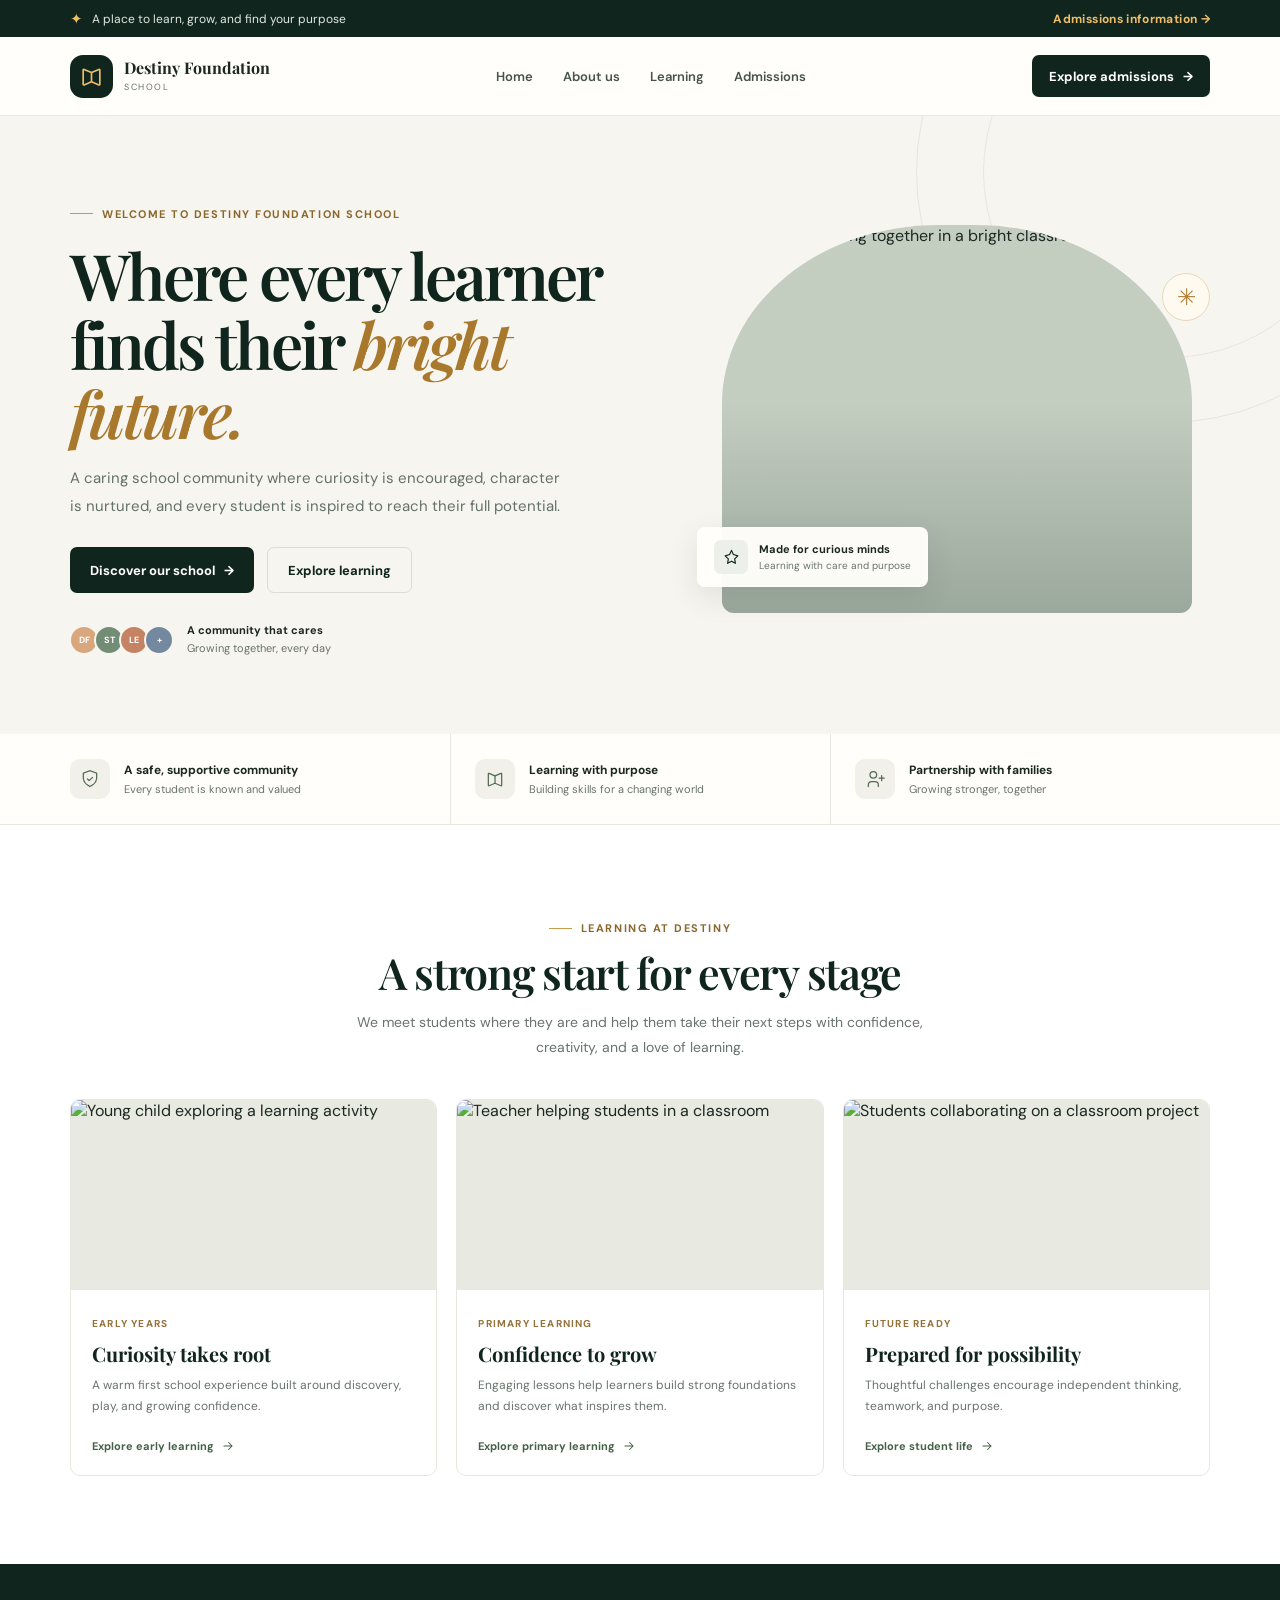
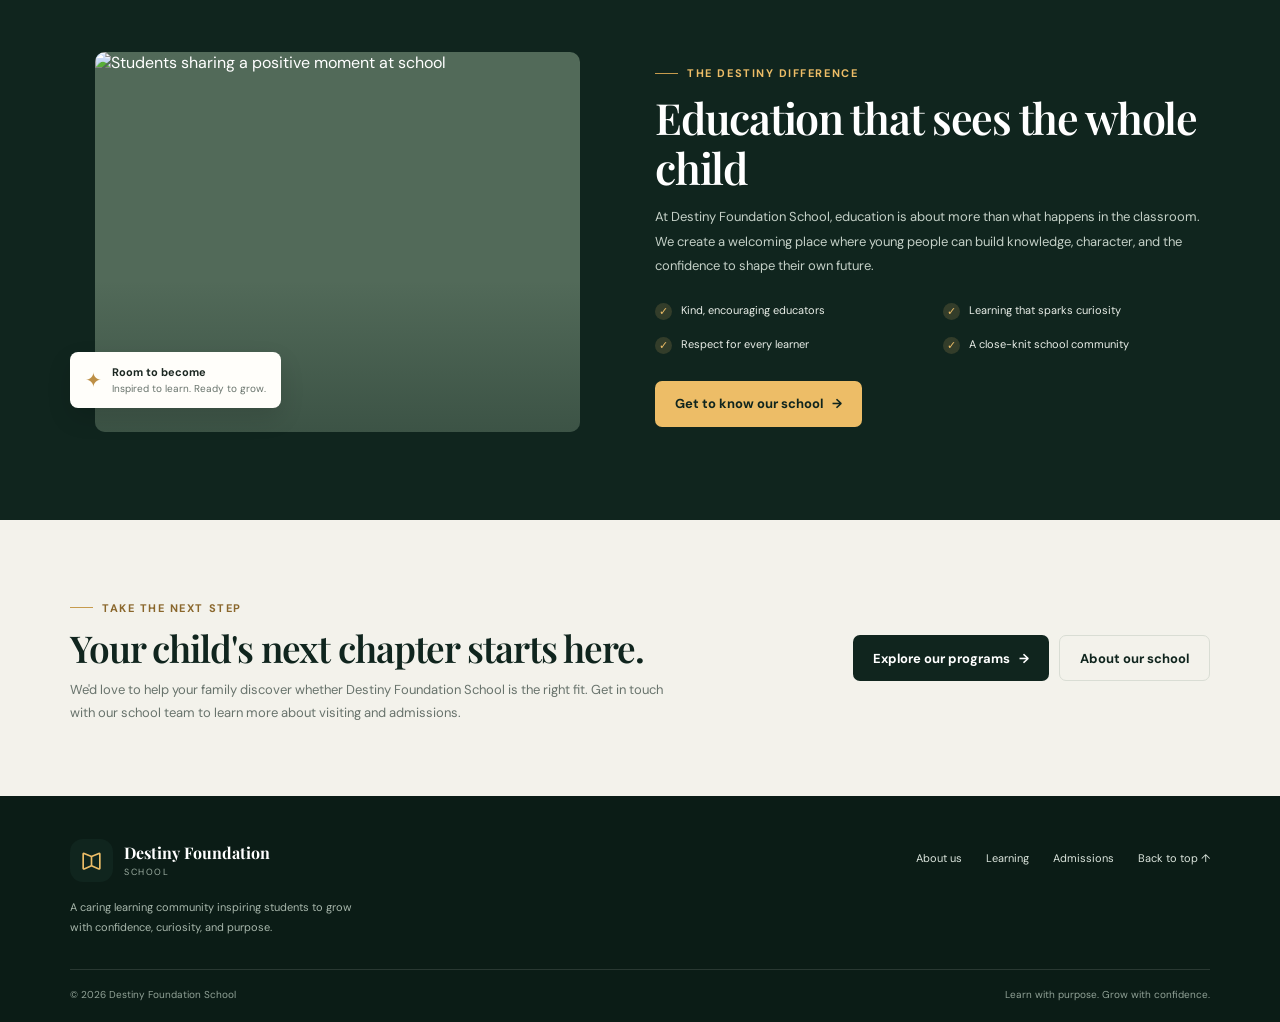
==== index.html @ 0e6f2658 "My first new website" ====
<!DOCTYPE html>
<html lang="en">
<head>
    <meta charset="UTF-8">
    <meta name="viewport" content="width=device-width, initial-scale=1.0">
    <meta name="theme-color" content="#10251e">
    <meta name="description" content="Discover Destiny Foundation School — a caring learning community helping every student grow with confidence, curiosity, and purpose.">
    <title>Destiny Foundation School | Learn with purpose</title>
    <link rel="preconnect" href="https://fonts.googleapis.com">
    <link rel="preconnect" href="https://fonts.gstatic.com" crossorigin>
    <link href="https://fonts.googleapis.com/css2?family=DM+Sans:wght@400;500;600;700&family=Playfair+Display:wght@600;700&display=swap" rel="stylesheet">
    <style>
        :root {
            color-scheme: light;
            --forest: #10251e;
            --forest-soft: #1b382d;
            --cream: #f7f5ef;
            --paper: #fffefa;
            --gold: #edbd67;
            --ink: #1b2721;
            --muted: #68736c;
            --line: #e8e7df;
            --serif: "Playfair Display", Georgia, serif;
            --sans: "DM Sans", Arial, sans-serif;
        }

        * { box-sizing: border-box; }
        html { scroll-behavior: smooth; scroll-padding-top: 88px; }
        body { margin: 0; color: var(--ink); background: var(--paper); font-family: var(--sans); -webkit-font-smoothing: antialiased; }
        a { color: inherit; text-decoration: none; }
        button { font: inherit; }
        .wrap { width: min(1140px, calc(100% - 48px)); margin-inline: auto; }

        .topbar { background: var(--forest); color: #e2e9e2; font-size: 12px; }
        .topbar-inner { min-height: 37px; display: flex; align-items: center; justify-content: space-between; gap: 16px; }
        .topbar-note { display: flex; align-items: center; gap: 9px; }
        .topbar-note span { color: var(--gold); font-size: 15px; }
        .topbar-link { color: var(--gold); font-weight: 700; letter-spacing: .03em; }

        .site-header { position: sticky; top: 0; z-index: 10; background: rgba(255, 254, 250, .96); border-bottom: 1px solid rgba(232, 231, 223, .85); backdrop-filter: blur(12px); }
        .nav-inner { min-height: 78px; display: flex; align-items: center; justify-content: space-between; gap: 30px; }
        .brand { display: inline-flex; align-items: center; gap: 11px; flex-shrink: 0; }
        .brand-mark { width: 43px; height: 43px; display: grid; place-items: center; background: var(--forest); border-radius: 13px; color: var(--gold); }
        .brand-mark svg { width: 25px; height: 25px; }
        .brand-name { display: block; font-family: var(--serif); font-size: 16px; line-height: 1.1; font-weight: 700; }
        .brand-subtitle { display: block; margin-top: 5px; color: var(--muted); font-size: 9px; letter-spacing: .17em; text-transform: uppercase; }
        .nav-links { display: flex; align-items: center; gap: 30px; }
        .nav-links a { color: #46534b; font-size: 13px; font-weight: 600; transition: color .2s ease; }
        .nav-links a:hover { color: #a9721e; }
        .nav-cta, .button { display: inline-flex; align-items: center; justify-content: center; gap: 9px; min-height: 46px; padding: 0 20px; border: 0; border-radius: 7px; background: var(--forest); color: #fff; font-size: 13px; font-weight: 700; transition: transform .2s ease, background .2s ease; }
        .nav-cta:hover, .button:hover { transform: translateY(-2px); background: #244535; }
        .nav-cta { min-height: 42px; padding-inline: 17px; }
        .menu-toggle { display: none; width: 42px; height: 42px; border: 1px solid var(--line); border-radius: 7px; background: transparent; color: var(--forest); cursor: pointer; }
        .menu-toggle svg { width: 21px; height: 21px; }

        .hero { position: relative; overflow: hidden; padding: 82px 0 76px; background: var(--cream); }
        .hero::before { position: absolute; top: -195px; right: -138px; width: 500px; height: 500px; border: 1px solid rgba(16, 37, 30, .08); border-radius: 50%; content: ""; }
        .hero::after { position: absolute; top: -130px; right: -75px; width: 370px; height: 370px; border: 1px solid rgba(16, 37, 30, .07); border-radius: 50%; content: ""; }
        .hero-grid { position: relative; z-index: 1; display: grid; grid-template-columns: 1fr .91fr; align-items: center; gap: 64px; }
        .eyebrow { display: inline-flex; align-items: center; gap: 9px; color: #8a672c; font-size: 11px; font-weight: 700; letter-spacing: .14em; text-transform: uppercase; }
        .eyebrow::before { width: 23px; height: 1px; background: #c69b4d; content: ""; }
        h1, h2, h3, p { margin-top: 0; }
        h1 { max-width: 580px; margin: 19px 0 18px; color: var(--forest); font-family: var(--serif); font-size: clamp(42px, 5vw, 66px); font-weight: 600; letter-spacing: -.045em; line-height: 1.08; }
        h1 em { color: #a8792d; font-weight: 600; }
        .hero-copy { max-width: 490px; margin-bottom: 27px; color: #647169; font-size: 15px; line-height: 1.85; }
        .hero-actions { display: flex; flex-wrap: wrap; align-items: center; gap: 13px; }
        .button svg { width: 16px; height: 16px; }
        .button-outline { border: 1px solid #d9ddd4; background: transparent; color: var(--forest); }
        .button-outline:hover { background: #fff; color: var(--forest); }
        .hero-proof { display: flex; align-items: center; gap: 13px; margin-top: 29px; }
        .avatar-stack { display: flex; padding-left: 4px; }
        .avatar-stack span { width: 30px; height: 30px; display: grid; place-items: center; margin-left: -5px; border: 2px solid var(--cream); border-radius: 50%; background: #d9a77d; color: #fff; font-size: 9px; font-weight: 700; }
        .avatar-stack span:nth-child(2) { background: #738c75; }
        .avatar-stack span:nth-child(3) { background: #c58363; }
        .avatar-stack span:nth-child(4) { background: #7489a0; }
        .proof-text { color: var(--muted); font-size: 11px; line-height: 1.6; }
        .proof-text strong { color: var(--ink); }
        .hero-visual { position: relative; min-height: 405px; }
        .hero-image { position: absolute; inset: 0 18px 17px 25px; overflow: hidden; border-radius: 46% 46% 12px 12px; background: #c7d1c4; }
        .hero-image img { width: 100%; height: 100%; display: block; object-fit: cover; object-position: center; }
        .image-tint { position: absolute; inset: 0; background: linear-gradient(180deg, rgba(16, 37, 30, .02) 45%, rgba(16, 37, 30, .24)); }
        .photo-note { position: absolute; bottom: 43px; left: 0; display: flex; align-items: center; gap: 11px; padding: 12px 16px; border: 1px solid rgba(255, 255, 255, .7); border-radius: 8px; background: rgba(255, 254, 250, .96); box-shadow: 0 10px 30px rgba(26, 40, 30, .1); }
        .note-icon { width: 34px; height: 34px; display: grid; place-items: center; border-radius: 7px; background: #edf0e8; color: var(--forest); }
        .note-icon svg { width: 19px; height: 19px; }
        .photo-note strong, .photo-note small { display: block; }
        .photo-note strong { font-size: 11px; }
        .photo-note small { margin-top: 3px; color: var(--muted); font-size: 10px; }
        .hero-spark { position: absolute; top: 48px; right: 0; width: 48px; height: 48px; display: grid; place-items: center; border: 1px solid #e7d9b8; border-radius: 50%; background: #fffaf0; color: #af8038; font-size: 23px; }

        .values-strip { border-bottom: 1px solid var(--line); background: var(--paper); }
        .values-grid { display: grid; grid-template-columns: repeat(3, 1fr); }
        .value-item { display: flex; align-items: center; gap: 14px; padding: 25px 24px; }
        .value-item:first-child { padding-left: 0; }
        .value-item + .value-item { border-left: 1px solid var(--line); }
        .value-icon { width: 40px; height: 40px; display: grid; flex-shrink: 0; place-items: center; border-radius: 10px; background: #f1f1e9; color: #536b52; }
        .value-icon svg { width: 20px; height: 20px; }
        .value-item strong { display: block; font-size: 12px; }
        .value-item small { display: block; margin-top: 4px; color: var(--muted); font-size: 11px; }

        .section { padding: 88px 0; }
        .section-heading { max-width: 620px; margin: 0 auto 39px; text-align: center; }
        .section-heading .eyebrow { justify-content: center; }
        h2 { margin: 13px 0 12px; color: var(--forest); font-family: var(--serif); font-size: clamp(31px, 3.7vw, 43px); font-weight: 600; letter-spacing: -.03em; line-height: 1.16; }
        .section-heading p { margin-bottom: 0; color: var(--muted); font-size: 14px; line-height: 1.8; }
        .programs { background: #fff; }
        .program-grid { display: grid; grid-template-columns: repeat(3, 1fr); gap: 19px; }
        .program-card { overflow: hidden; border: 1px solid var(--line); border-radius: 10px; background: #fff; transition: transform .2s ease, box-shadow .2s ease; }
        .program-card:hover { transform: translateY(-4px); box-shadow: 0 16px 35px rgba(16, 37, 30, .08); }
        .program-photo { height: 190px; overflow: hidden; background: #e8e9e1; }
        .program-photo img { width: 100%; height: 100%; display: block; object-fit: cover; transition: transform .3s ease; }
        .program-card:hover .program-photo img { transform: scale(1.04); }
        .program-body { padding: 21px 21px 20px; }
        .program-level { color: #95713b; font-size: 10px; font-weight: 700; letter-spacing: .12em; text-transform: uppercase; }
        .program-body h3 { margin: 8px 0 8px; color: var(--forest); font-family: var(--serif); font-size: 20px; }
        .program-body p { min-height: 43px; margin-bottom: 16px; color: var(--muted); font-size: 12px; line-height: 1.75; }
        .text-link { display: inline-flex; align-items: center; gap: 7px; color: #456147; font-size: 11px; font-weight: 700; }
        .text-link svg { width: 14px; height: 14px; transition: transform .2s ease; }
        .text-link:hover svg { transform: translateX(3px); }

        .about { overflow: hidden; background: var(--forest); color: #fff; }
        .about-grid { display: grid; grid-template-columns: .92fr 1fr; align-items: center; gap: 75px; }
        .about-visual { position: relative; min-height: 380px; }
        .about-photo { position: absolute; inset: 0 0 0 25px; overflow: hidden; border-radius: 10px; background: #526a59; }
        .about-photo img { width: 100%; height: 100%; display: block; object-fit: cover; }
        .about-photo::after { position: absolute; inset: 0; background: linear-gradient(180deg, transparent 60%, rgba(16, 37, 30, .33)); content: ""; }
        .about-badge { position: absolute; bottom: 24px; left: 0; display: flex; align-items: center; gap: 10px; padding: 13px 15px; border-radius: 8px; background: #fffefa; color: var(--ink); box-shadow: 0 10px 25px rgba(0, 0, 0, .12); }
        .badge-star { color: #bd8f45; font-size: 20px; }
        .about-badge strong, .about-badge small { display: block; }
        .about-badge strong { font-size: 11px; }
        .about-badge small { margin-top: 3px; color: var(--muted); font-size: 10px; }
        .about-copy .eyebrow { color: var(--gold); }
        .about-copy h2 { color: #fff; }
        .about-copy > p { margin: 0 0 23px; color: #c4d0c7; font-size: 13px; line-height: 1.9; }
        .about-points { display: grid; grid-template-columns: 1fr 1fr; gap: 16px 21px; margin-bottom: 27px; }
        .about-point { display: flex; align-items: flex-start; gap: 9px; color: #e9eee8; font-size: 11px; line-height: 1.6; }
        .check { width: 17px; height: 17px; display: grid; flex-shrink: 0; place-items: center; margin-top: 1px; border-radius: 50%; background: rgba(237, 189, 103, .16); color: var(--gold); font-size: 11px; }
        .button-gold { background: var(--gold); color: var(--forest); }
        .button-gold:hover { background: #f4ca7f; color: var(--forest); }

        .admissions { padding: 72px 0; background: #f3f2eb; }
        .admissions-inner { display: flex; align-items: center; justify-content: space-between; gap: 35px; }
        .admissions-copy { max-width: 610px; }
        .admissions-copy h2 { margin: 12px 0 8px; font-size: clamp(29px, 3vw, 37px); }
        .admissions-copy p { margin: 0; color: var(--muted); font-size: 13px; line-height: 1.8; }
        .admissions-actions { display: flex; flex-shrink: 0; align-items: center; gap: 10px; }

        .footer { padding: 43px 0 21px; background: #0b1c16; color: #dce5dd; }
        .footer-main { display: flex; align-items: flex-start; justify-content: space-between; gap: 35px; padding-bottom: 31px; }
        .footer .brand-name { color: #fff; }
        .footer .brand-subtitle { color: #9daea2; }
        .footer-about { max-width: 300px; margin: 16px 0 0; color: #a8b7ac; font-size: 11px; line-height: 1.8; }
        .footer-nav { display: flex; flex-wrap: wrap; gap: 24px; padding-top: 12px; }
        .footer-nav a { color: #dce5dd; font-size: 11px; }
        .footer-nav a:hover { color: var(--gold); }
        .footer-bottom { display: flex; justify-content: space-between; gap: 20px; padding-top: 18px; border-top: 1px solid rgba(255, 255, 255, .12); color: #91a297; font-size: 10px; }

        @media (max-width: 900px) {
            .nav-links { gap: 17px; }
            .hero-grid { gap: 35px; }
            .hero-visual { min-height: 360px; }
            .about-grid { gap: 42px; }
            .about-visual { min-height: 350px; }
        }
        @media (max-width: 720px) {
            .wrap { width: min(100% - 36px, 540px); }
            .topbar-inner { min-height: 34px; font-size: 10px; }
            .nav-inner { min-height: 68px; }
            .menu-toggle { display: grid; place-items: center; }
            .nav-cta { display: none; }
            .nav-links { position: absolute; top: calc(100% + 1px); right: 0; left: 0; display: none; align-items: stretch; gap: 0; padding: 8px 18px 15px; border-bottom: 1px solid var(--line); background: var(--paper); }
            .nav-links.is-open { display: flex; flex-direction: column; }
            .nav-links a { padding: 12px 3px; }
            .hero { padding: 58px 0 54px; }
            .hero-grid { grid-template-columns: 1fr; gap: 37px; }
            h1 { max-width: 500px; font-size: clamp(42px, 11vw, 59px); }
            .hero-copy { font-size: 14px; }
            .hero-visual { min-height: min(82vw, 390px); }
            .hero-image { inset: 0 10px 12px 20px; }
            .hero-spark { right: -1px; }
            .values-grid { grid-template-columns: 1fr; padding-block: 7px; }
            .value-item, .value-item:first-child { padding: 13px 0; }
            .value-item + .value-item { border-top: 1px solid var(--line); border-left: 0; }
            .value-icon { width: 36px; height: 36px; }
            .section { padding: 67px 0; }
            .section-heading { margin-bottom: 28px; }
            .program-grid { grid-template-columns: 1fr; gap: 14px; }
            .program-photo { height: 220px; }
            .program-body p { min-height: 0; }
            .about-grid { grid-template-columns: 1fr; gap: 40px; }
            .about-visual { min-height: min(80vw, 365px); }
            .about-photo { left: 18px; }
            .about-points { gap: 13px 12px; }
            .admissions { padding: 57px 0; }
            .admissions-inner { align-items: flex-start; flex-direction: column; gap: 23px; }
            .footer-main { flex-direction: column; gap: 23px; }
            .footer-nav { gap: 17px; padding-top: 0; }
        }
        @media (max-width: 420px) {
            .wrap { width: calc(100% - 30px); }
            .topbar-note { gap: 6px; }
            .brand-mark { width: 39px; height: 39px; }
            .brand-name { font-size: 15px; }
            .hero-actions { align-items: stretch; flex-direction: column; }
            .hero-actions .button { width: 100%; }
            .about-points { grid-template-columns: 1fr; }
            .admissions-actions { align-items: stretch; flex-direction: column; width: 100%; }
            .admissions-actions .button { width: 100%; }
            .footer-bottom { flex-direction: column; gap: 7px; }
        }
        @media (prefers-reduced-motion: reduce) {
            *, *::before, *::after { scroll-behavior: auto !important; transition-duration: .01ms !important; animation-duration: .01ms !important; }
        }
    </style>
</head>
<body>
    <div class="topbar">
        <div class="wrap topbar-inner">
            <div class="topbar-note"><span aria-hidden="true">✦</span> A place to learn, grow, and find your purpose</div>
            <a class="topbar-link" href="#admissions">Admissions information <span aria-hidden="true">→</span></a>
        </div>
    </div>
    <header class="site-header">
        <div class="wrap nav-inner">
            <a class="brand" href="#home" aria-label="Destiny Foundation School home">
                <span class="brand-mark" aria-hidden="true">
                    <svg viewBox="0 0 24 24" fill="none"><path d="M4 19.5V5.8c0-.5.4-.8.9-.6l7.1 3 7.1-3c.5-.2.9.1.9.6v13.7c0 .5-.4.8-.9.6l-7.1-3-7.1 3c-.5.2-.9-.1-.9-.6Z" stroke="currentColor" stroke-width="1.6" stroke-linejoin="round"/><path d="M12 8.2v9.1" stroke="currentColor" stroke-width="1.6"/></svg>
                </span>
                <span><span class="brand-name">Destiny Foundation</span><span class="brand-subtitle">School</span></span>
            </a>
            <nav class="nav-links" id="main-navigation" aria-label="Main navigation">
                <a href="#home">Home</a>
                <a href="#about">About us</a>
                <a href="#programs">Learning</a>
                <a href="#admissions">Admissions</a>
            </nav>
            <a class="nav-cta" href="#admissions">Explore admissions <span aria-hidden="true">→</span></a>
            <button class="menu-toggle" type="button" aria-label="Open navigation menu" aria-expanded="false" aria-controls="main-navigation">
                <svg viewBox="0 0 24 24" fill="none" aria-hidden="true"><path d="M4 7h16M4 12h16M4 17h16" stroke="currentColor" stroke-width="1.8" stroke-linecap="round"/></svg>
            </button>
        </div>
    </header>

    <main>
        <section class="hero" id="home">
            <div class="wrap hero-grid">
                <div class="hero-content">
                    <span class="eyebrow">Welcome to Destiny Foundation School</span>
                    <h1>Where every learner finds their <em>bright future.</em></h1>
                    <p class="hero-copy">A caring school community where curiosity is encouraged, character is nurtured, and every student is inspired to reach their full potential.</p>
                    <div class="hero-actions">
                        <a class="button" href="#admissions">Discover our school <span aria-hidden="true">→</span></a>
                        <a class="button button-outline" href="#programs">Explore learning</a>
                    </div>
                    <div class="hero-proof">
                        <div class="avatar-stack" aria-hidden="true"><span>DF</span><span>ST</span><span>LE</span><span>+</span></div>
                        <div class="proof-text"><strong>A community that cares</strong><br>Growing together, every day</div>
                    </div>
                </div>
                <div class="hero-visual" aria-label="Students learning together">
                    <div class="hero-image">
                        <img src="https://images.unsplash.com/photo-1509062522246-3755977927d7?auto=format&amp;fit=crop&amp;w=1000&amp;q=85" alt="Students learning together in a bright classroom" fetchpriority="high">
                        <div class="image-tint"></div>
                    </div>
                    <div class="hero-spark" aria-hidden="true">✳</div>
                    <div class="photo-note">
                        <span class="note-icon" aria-hidden="true"><svg viewBox="0 0 24 24" fill="none"><path d="m12 3 2.4 5.2L20 10l-4 3.8.9 5.6-4.9-2.8-4.9 2.8.9-5.6L4 10l5.6-1.8L12 3Z" stroke="currentColor" stroke-width="1.5" stroke-linejoin="round"/></svg></span>
                        <span><strong>Made for curious minds</strong><small>Learning with care and purpose</small></span>
                    </div>
                </div>
            </div>
        </section>

        <section class="values-strip" aria-label="Our approach">
            <div class="wrap values-grid">
                <div class="value-item">
                    <span class="value-icon" aria-hidden="true"><svg viewBox="0 0 24 24" fill="none"><path d="M12 21s8-4 8-10V5l-8-3-8 3v6c0 6 8 10 8 10Z" stroke="currentColor" stroke-width="1.5"/><path d="m9 12 2 2 4-4" stroke="currentColor" stroke-width="1.5" stroke-linecap="round" stroke-linejoin="round"/></svg></span>
                    <span><strong>A safe, supportive community</strong><small>Every student is known and valued</small></span>
                </div>
                <div class="value-item">
                    <span class="value-icon" aria-hidden="true"><svg viewBox="0 0 24 24" fill="none"><path d="M4 19.5V5.8c0-.5.4-.8.9-.6l7.1 3 7.1-3c.5-.2.9.1.9.6v13.7c0 .5-.4.8-.9.6l-7.1-3-7.1 3c-.5.2-.9-.1-.9-.6Z" stroke="currentColor" stroke-width="1.5" stroke-linejoin="round"/><path d="M12 8.2v9.1" stroke="currentColor" stroke-width="1.5"/></svg></span>
                    <span><strong>Learning with purpose</strong><small>Building skills for a changing world</small></span>
                </div>
                <div class="value-item">
                    <span class="value-icon" aria-hidden="true"><svg viewBox="0 0 24 24" fill="none"><path d="M16 21v-2a4 4 0 0 0-4-4H8a4 4 0 0 0-4 4v2M10 11a4 4 0 1 0 0-8 4 4 0 0 0 0 8ZM20 8v6m3-3h-6" stroke="currentColor" stroke-width="1.5" stroke-linecap="round" stroke-linejoin="round"/></svg></span>
                    <span><strong>Partnership with families</strong><small>Growing stronger, together</small></span>
                </div>
            </div>
        </section>

        <section class="section programs" id="programs">
            <div class="wrap">
                <div class="section-heading">
                    <span class="eyebrow">Learning at Destiny</span>
                    <h2>A strong start for every stage</h2>
                    <p>We meet students where they are and help them take their next steps with confidence, creativity, and a love of learning.</p>
                </div>
                <div class="program-grid">
                    <article class="program-card">
                        <div class="program-photo"><img src="https://images.unsplash.com/photo-1503454537195-1dcabb73ffb9?auto=format&amp;fit=crop&amp;w=760&amp;q=80" alt="Young child exploring a learning activity" loading="lazy"></div>
                        <div class="program-body">
                            <span class="program-level">Early years</span>
                            <h3>Curiosity takes root</h3>
                            <p>A warm first school experience built around discovery, play, and growing confidence.</p>
                            <a class="text-link" href="#admissions">Explore early learning <svg viewBox="0 0 24 24" fill="none" aria-hidden="true"><path d="M5 12h14m-6-6 6 6-6 6" stroke="currentColor" stroke-width="1.8" stroke-linecap="round" stroke-linejoin="round"/></svg></a>
                        </div>
                    </article>
                    <article class="program-card">
                        <div class="program-photo"><img src="https://images.unsplash.com/photo-1509062522246-3755977927d7?auto=format&amp;fit=crop&amp;w=760&amp;q=80" alt="Teacher helping students in a classroom" loading="lazy"></div>
                        <div class="program-body">
                            <span class="program-level">Primary learning</span>
                            <h3>Confidence to grow</h3>
                            <p>Engaging lessons help learners build strong foundations and discover what inspires them.</p>
                            <a class="text-link" href="#admissions">Explore primary learning <svg viewBox="0 0 24 24" fill="none" aria-hidden="true"><path d="M5 12h14m-6-6 6 6-6 6" stroke="currentColor" stroke-width="1.8" stroke-linecap="round" stroke-linejoin="round"/></svg></a>
                        </div>
                    </article>
                    <article class="program-card">
                        <div class="program-photo"><img src="https://images.unsplash.com/photo-1427504494785-3a9ca7044f45?auto=format&amp;fit=crop&amp;w=760&amp;q=80" alt="Students collaborating on a classroom project" loading="lazy"></div>
                        <div class="program-body">
                            <span class="program-level">Future ready</span>
                            <h3>Prepared for possibility</h3>
                            <p>Thoughtful challenges encourage independent thinking, teamwork, and purpose.</p>
                            <a class="text-link" href="#admissions">Explore student life <svg viewBox="0 0 24 24" fill="none" aria-hidden="true"><path d="M5 12h14m-6-6 6 6-6 6" stroke="currentColor" stroke-width="1.8" stroke-linecap="round" stroke-linejoin="round"/></svg></a>
                        </div>
                    </article>
                </div>
            </div>
        </section>

        <section class="section about" id="about">
            <div class="wrap about-grid">
                <div class="about-visual">
                    <div class="about-photo"><img src="https://images.unsplash.com/photo-1529390079861-591de354faf5?auto=format&amp;fit=crop&amp;w=900&amp;q=80" alt="Students sharing a positive moment at school" loading="lazy"></div>
                    <div class="about-badge"><span class="badge-star" aria-hidden="true">✦</span><span><strong>Room to become</strong><small>Inspired to learn. Ready to grow.</small></span></div>
                </div>
                <div class="about-copy">
                    <span class="eyebrow">The Destiny difference</span>
                    <h2>Education that sees the whole child</h2>
                    <p>At Destiny Foundation School, education is about more than what happens in the classroom. We create a welcoming place where young people can build knowledge, character, and the confidence to shape their own future.</p>
                    <div class="about-points">
                        <div class="about-point"><span class="check" aria-hidden="true">✓</span><span>Kind, encouraging educators</span></div>
                        <div class="about-point"><span class="check" aria-hidden="true">✓</span><span>Learning that sparks curiosity</span></div>
                        <div class="about-point"><span class="check" aria-hidden="true">✓</span><span>Respect for every learner</span></div>
                        <div class="about-point"><span class="check" aria-hidden="true">✓</span><span>A close-knit school community</span></div>
                    </div>
                    <a class="button button-gold" href="#admissions">Get to know our school <span aria-hidden="true">→</span></a>
                </div>
            </div>
        </section>

        <section class="admissions" id="admissions">
            <div class="wrap admissions-inner">
                <div class="admissions-copy">
                    <span class="eyebrow">Take the next step</span>
                    <h2>Your child's next chapter starts here.</h2>
                    <p>We'd love to help your family discover whether Destiny Foundation School is the right fit. Get in touch with our school team to learn more about visiting and admissions.</p>
                </div>
                <div class="admissions-actions">
                    <a class="button" href="#programs">Explore our programs <span aria-hidden="true">→</span></a>
                    <a class="button button-outline" href="#about">About our school</a>
                </div>
            </div>
        </section>
    </main>

    <footer class="footer">
        <div class="wrap">
            <div class="footer-main">
                <div>
                    <a class="brand" href="#home" aria-label="Destiny Foundation School home">
                        <span class="brand-mark" aria-hidden="true"><svg viewBox="0 0 24 24" fill="none"><path d="M4 19.5V5.8c0-.5.4-.8.9-.6l7.1 3 7.1-3c.5-.2.9.1.9.6v13.7c0 .5-.4.8-.9.6l-7.1-3-7.1 3c-.5.2-.9-.1-.9-.6Z" stroke="currentColor" stroke-width="1.6" stroke-linejoin="round"/><path d="M12 8.2v9.1" stroke="currentColor" stroke-width="1.6"/></svg></span>
                        <span><span class="brand-name">Destiny Foundation</span><span class="brand-subtitle">School</span></span>
                    </a>
                    <p class="footer-about">A caring learning community inspiring students to grow with confidence, curiosity, and purpose.</p>
                </div>
                <nav class="footer-nav" aria-label="Footer navigation">
                    <a href="#about">About us</a>
                    <a href="#programs">Learning</a>
                    <a href="#admissions">Admissions</a>
                    <a href="#home">Back to top ↑</a>
                </nav>
            </div>
            <div class="footer-bottom"><span>© <span id="year">2026</span> Destiny Foundation School</span><span>Learn with purpose. Grow with confidence.</span></div>
        </div>
    </footer>
    <script>
        const menuButton = document.querySelector(".menu-toggle");
        const navigation = document.querySelector("#main-navigation");

        menuButton.addEventListener("click", () => {
            const isExpanded = menuButton.getAttribute("aria-expanded") === "true";
            menuButton.setAttribute("aria-expanded", String(!isExpanded));
            menuButton.setAttribute("aria-label", isExpanded ? "Open navigation menu" : "Close navigation menu");
            navigation.classList.toggle("is-open", !isExpanded);
        });

        navigation.addEventListener("click", (event) => {
            if (event.target.closest("a")) {
                menuButton.setAttribute("aria-expanded", "false");
                menuButton.setAttribute("aria-label", "Open navigation menu");
                navigation.classList.remove("is-open");
            }
        });

        document.querySelector("#year").textContent = new Date().getFullYear();
    </script>
</body>
</html>
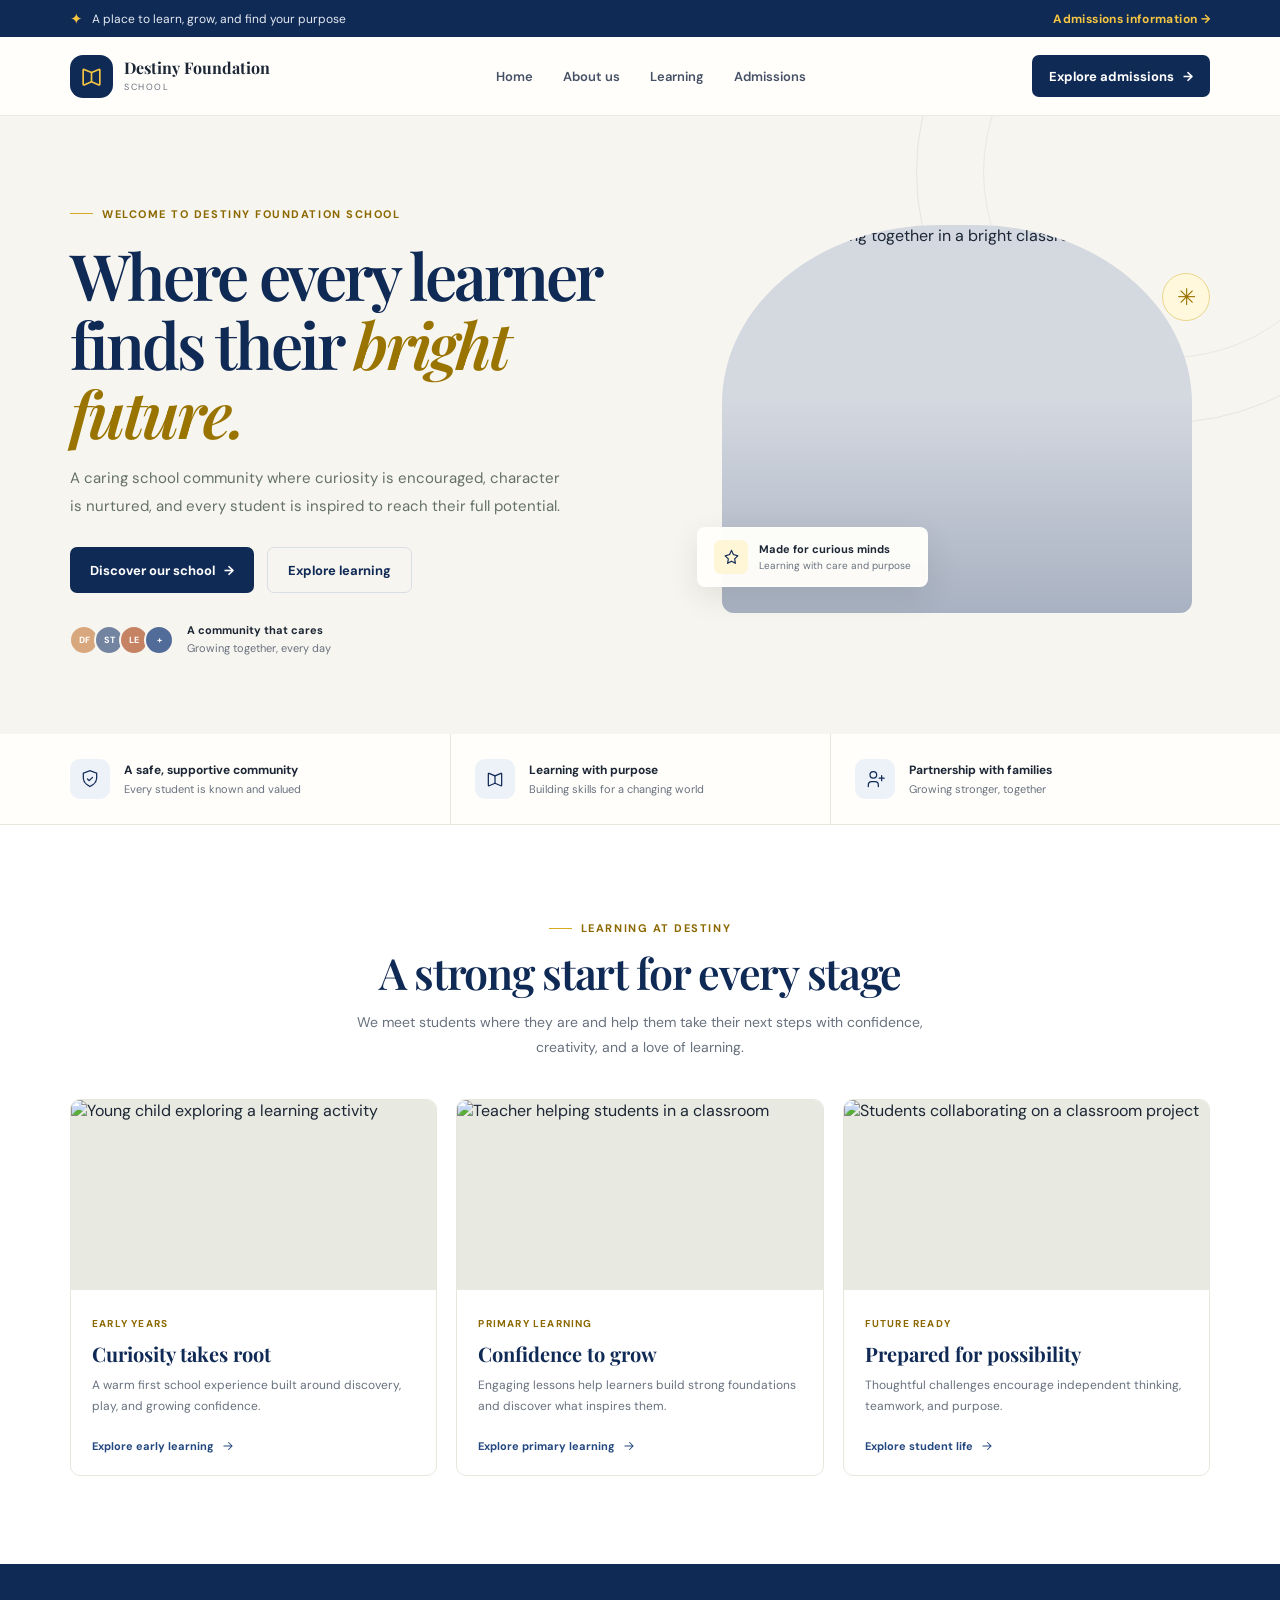
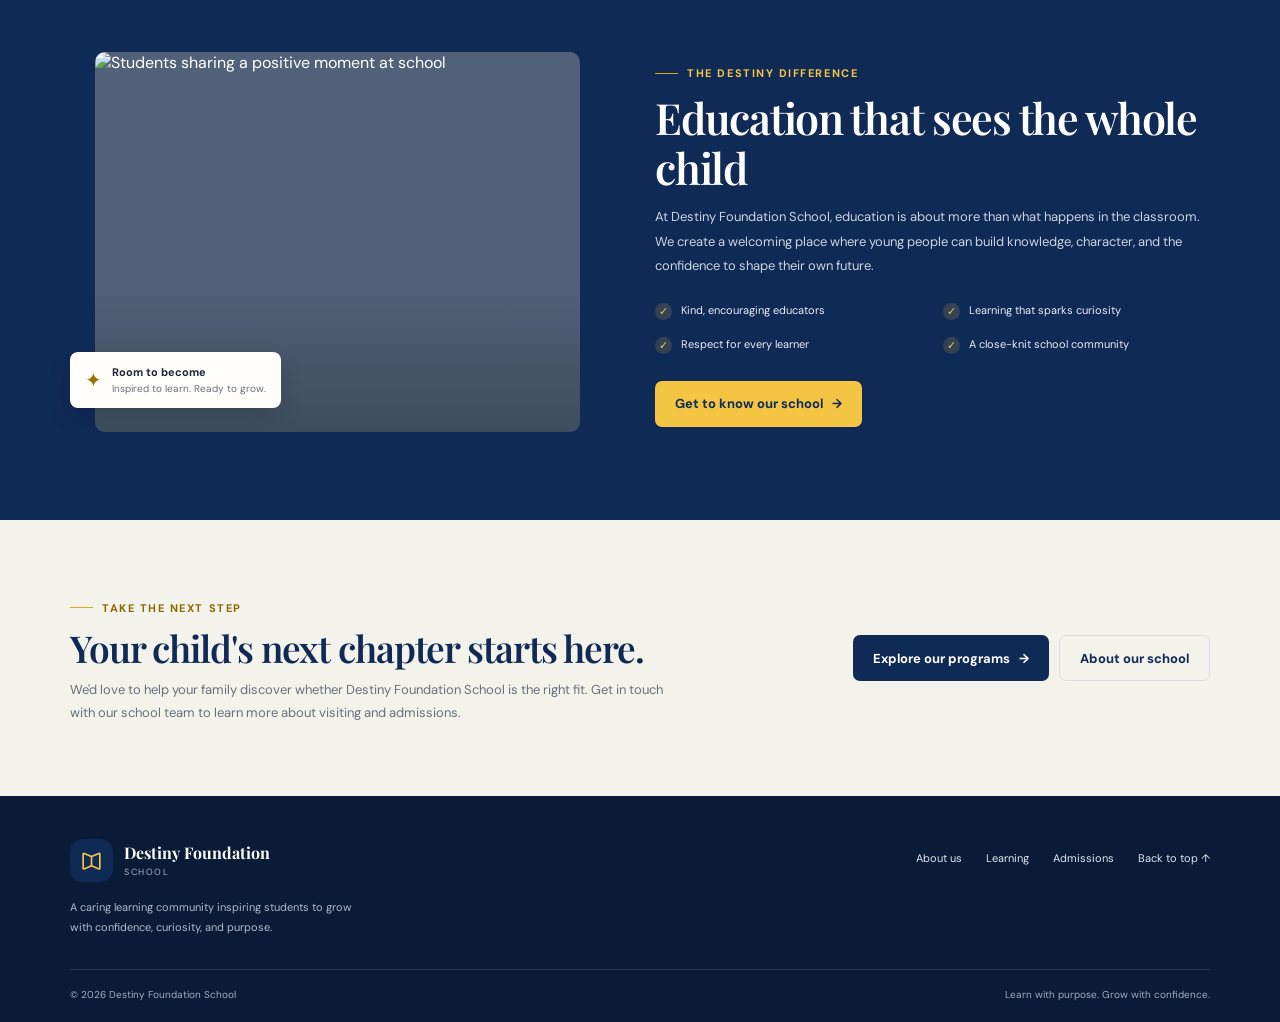
==== commit 15653448: "first trial website" ====
--- a/index.html
+++ b/index.html
@@ -3,7 +3,7 @@
 <head>
     <meta charset="UTF-8">
     <meta name="viewport" content="width=device-width, initial-scale=1.0">
-    <meta name="theme-color" content="#10251e">
+    <meta name="theme-color" content="#102a56">
     <meta name="description" content="Discover Destiny Foundation School — a caring learning community helping every student grow with confidence, curiosity, and purpose.">
     <title>Destiny Foundation School | Learn with purpose</title>
     <link rel="preconnect" href="https://fonts.googleapis.com">
@@ -12,13 +12,12 @@
     <style>
         :root {
             color-scheme: light;
-            --forest: #10251e;
-            --forest-soft: #1b382d;
+            --navy: #102a56;
             --cream: #f7f5ef;
             --paper: #fffefa;
-            --gold: #edbd67;
-            --ink: #1b2721;
-            --muted: #68736c;
+            --yellow: #f4c542;
+            --ink: #1c2635;
+            --muted: #68717e;
             --line: #e8e7df;
             --serif: "Playfair Display", Georgia, serif;
             --sans: "DM Sans", Arial, sans-serif;
@@ -31,68 +30,68 @@
         button { font: inherit; }
         .wrap { width: min(1140px, calc(100% - 48px)); margin-inline: auto; }
 
-        .topbar { background: var(--forest); color: #e2e9e2; font-size: 12px; }
+        .topbar { background: var(--navy); color: #e5eaf2; font-size: 12px; }
         .topbar-inner { min-height: 37px; display: flex; align-items: center; justify-content: space-between; gap: 16px; }
         .topbar-note { display: flex; align-items: center; gap: 9px; }
-        .topbar-note span { color: var(--gold); font-size: 15px; }
-        .topbar-link { color: var(--gold); font-weight: 700; letter-spacing: .03em; }
+        .topbar-note span { color: var(--yellow); font-size: 15px; }
+        .topbar-link { color: var(--yellow); font-weight: 700; letter-spacing: .03em; }
 
         .site-header { position: sticky; top: 0; z-index: 10; background: rgba(255, 254, 250, .96); border-bottom: 1px solid rgba(232, 231, 223, .85); backdrop-filter: blur(12px); }
         .nav-inner { min-height: 78px; display: flex; align-items: center; justify-content: space-between; gap: 30px; }
         .brand { display: inline-flex; align-items: center; gap: 11px; flex-shrink: 0; }
-        .brand-mark { width: 43px; height: 43px; display: grid; place-items: center; background: var(--forest); border-radius: 13px; color: var(--gold); }
+        .brand-mark { width: 43px; height: 43px; display: grid; place-items: center; background: var(--navy); border-radius: 13px; color: var(--yellow); }
         .brand-mark svg { width: 25px; height: 25px; }
         .brand-name { display: block; font-family: var(--serif); font-size: 16px; line-height: 1.1; font-weight: 700; }
         .brand-subtitle { display: block; margin-top: 5px; color: var(--muted); font-size: 9px; letter-spacing: .17em; text-transform: uppercase; }
         .nav-links { display: flex; align-items: center; gap: 30px; }
-        .nav-links a { color: #46534b; font-size: 13px; font-weight: 600; transition: color .2s ease; }
-        .nav-links a:hover { color: #a9721e; }
-        .nav-cta, .button { display: inline-flex; align-items: center; justify-content: center; gap: 9px; min-height: 46px; padding: 0 20px; border: 0; border-radius: 7px; background: var(--forest); color: #fff; font-size: 13px; font-weight: 700; transition: transform .2s ease, background .2s ease; }
-        .nav-cta:hover, .button:hover { transform: translateY(-2px); background: #244535; }
+        .nav-links a { color: #465166; font-size: 13px; font-weight: 600; transition: color .2s ease; }
+        .nav-links a:hover { color: #8c6800; }
+        .nav-cta, .button { display: inline-flex; align-items: center; justify-content: center; gap: 9px; min-height: 46px; padding: 0 20px; border: 0; border-radius: 7px; background: var(--navy); color: #fff; font-size: 13px; font-weight: 700; transition: transform .2s ease, background .2s ease; }
+        .nav-cta:hover, .button:hover { transform: translateY(-2px); background: #1d4177; }
         .nav-cta { min-height: 42px; padding-inline: 17px; }
-        .menu-toggle { display: none; width: 42px; height: 42px; border: 1px solid var(--line); border-radius: 7px; background: transparent; color: var(--forest); cursor: pointer; }
+        .menu-toggle { display: none; width: 42px; height: 42px; border: 1px solid var(--line); border-radius: 7px; background: transparent; color: var(--navy); cursor: pointer; }
         .menu-toggle svg { width: 21px; height: 21px; }
 
         .hero { position: relative; overflow: hidden; padding: 82px 0 76px; background: var(--cream); }
-        .hero::before { position: absolute; top: -195px; right: -138px; width: 500px; height: 500px; border: 1px solid rgba(16, 37, 30, .08); border-radius: 50%; content: ""; }
-        .hero::after { position: absolute; top: -130px; right: -75px; width: 370px; height: 370px; border: 1px solid rgba(16, 37, 30, .07); border-radius: 50%; content: ""; }
+        .hero::before { position: absolute; top: -195px; right: -138px; width: 500px; height: 500px; border: 1px solid rgba(16, 42, 86, .08); border-radius: 50%; content: ""; }
+        .hero::after { position: absolute; top: -130px; right: -75px; width: 370px; height: 370px; border: 1px solid rgba(16, 42, 86, .07); border-radius: 50%; content: ""; }
         .hero-grid { position: relative; z-index: 1; display: grid; grid-template-columns: 1fr .91fr; align-items: center; gap: 64px; }
-        .eyebrow { display: inline-flex; align-items: center; gap: 9px; color: #8a672c; font-size: 11px; font-weight: 700; letter-spacing: .14em; text-transform: uppercase; }
-        .eyebrow::before { width: 23px; height: 1px; background: #c69b4d; content: ""; }
+        .eyebrow { display: inline-flex; align-items: center; gap: 9px; color: #8c6800; font-size: 11px; font-weight: 700; letter-spacing: .14em; text-transform: uppercase; }
+        .eyebrow::before { width: 23px; height: 1px; background: #d5aa20; content: ""; }
         h1, h2, h3, p { margin-top: 0; }
-        h1 { max-width: 580px; margin: 19px 0 18px; color: var(--forest); font-family: var(--serif); font-size: clamp(42px, 5vw, 66px); font-weight: 600; letter-spacing: -.045em; line-height: 1.08; }
-        h1 em { color: #a8792d; font-weight: 600; }
+        h1 { max-width: 580px; margin: 19px 0 18px; color: var(--navy); font-family: var(--serif); font-size: clamp(42px, 5vw, 66px); font-weight: 600; letter-spacing: -.045em; line-height: 1.08; }
+        h1 em { color: #9a7400; font-weight: 600; }
         .hero-copy { max-width: 490px; margin-bottom: 27px; color: #647169; font-size: 15px; line-height: 1.85; }
         .hero-actions { display: flex; flex-wrap: wrap; align-items: center; gap: 13px; }
         .button svg { width: 16px; height: 16px; }
-        .button-outline { border: 1px solid #d9ddd4; background: transparent; color: var(--forest); }
-        .button-outline:hover { background: #fff; color: var(--forest); }
+        .button-outline { border: 1px solid #d9dde5; background: transparent; color: var(--navy); }
+        .button-outline:hover { background: #fff; color: var(--navy); }
         .hero-proof { display: flex; align-items: center; gap: 13px; margin-top: 29px; }
         .avatar-stack { display: flex; padding-left: 4px; }
         .avatar-stack span { width: 30px; height: 30px; display: grid; place-items: center; margin-left: -5px; border: 2px solid var(--cream); border-radius: 50%; background: #d9a77d; color: #fff; font-size: 9px; font-weight: 700; }
-        .avatar-stack span:nth-child(2) { background: #738c75; }
+        .avatar-stack span:nth-child(2) { background: #7384a1; }
         .avatar-stack span:nth-child(3) { background: #c58363; }
-        .avatar-stack span:nth-child(4) { background: #7489a0; }
+        .avatar-stack span:nth-child(4) { background: #526c99; }
         .proof-text { color: var(--muted); font-size: 11px; line-height: 1.6; }
         .proof-text strong { color: var(--ink); }
         .hero-visual { position: relative; min-height: 405px; }
-        .hero-image { position: absolute; inset: 0 18px 17px 25px; overflow: hidden; border-radius: 46% 46% 12px 12px; background: #c7d1c4; }
+        .hero-image { position: absolute; inset: 0 18px 17px 25px; overflow: hidden; border-radius: 46% 46% 12px 12px; background: #d8dce3; }
         .hero-image img { width: 100%; height: 100%; display: block; object-fit: cover; object-position: center; }
-        .image-tint { position: absolute; inset: 0; background: linear-gradient(180deg, rgba(16, 37, 30, .02) 45%, rgba(16, 37, 30, .24)); }
+        .image-tint { position: absolute; inset: 0; background: linear-gradient(180deg, rgba(16, 42, 86, .02) 45%, rgba(16, 42, 86, .24)); }
         .photo-note { position: absolute; bottom: 43px; left: 0; display: flex; align-items: center; gap: 11px; padding: 12px 16px; border: 1px solid rgba(255, 255, 255, .7); border-radius: 8px; background: rgba(255, 254, 250, .96); box-shadow: 0 10px 30px rgba(26, 40, 30, .1); }
-        .note-icon { width: 34px; height: 34px; display: grid; place-items: center; border-radius: 7px; background: #edf0e8; color: var(--forest); }
+        .note-icon { width: 34px; height: 34px; display: grid; place-items: center; border-radius: 7px; background: #fff6d7; color: var(--navy); }
         .note-icon svg { width: 19px; height: 19px; }
         .photo-note strong, .photo-note small { display: block; }
         .photo-note strong { font-size: 11px; }
         .photo-note small { margin-top: 3px; color: var(--muted); font-size: 10px; }
-        .hero-spark { position: absolute; top: 48px; right: 0; width: 48px; height: 48px; display: grid; place-items: center; border: 1px solid #e7d9b8; border-radius: 50%; background: #fffaf0; color: #af8038; font-size: 23px; }
+        .hero-spark { position: absolute; top: 48px; right: 0; width: 48px; height: 48px; display: grid; place-items: center; border: 1px solid #ead68b; border-radius: 50%; background: #fff8dd; color: #9a7400; font-size: 23px; }
 
         .values-strip { border-bottom: 1px solid var(--line); background: var(--paper); }
         .values-grid { display: grid; grid-template-columns: repeat(3, 1fr); }
         .value-item { display: flex; align-items: center; gap: 14px; padding: 25px 24px; }
         .value-item:first-child { padding-left: 0; }
         .value-item + .value-item { border-left: 1px solid var(--line); }
-        .value-icon { width: 40px; height: 40px; display: grid; flex-shrink: 0; place-items: center; border-radius: 10px; background: #f1f1e9; color: #536b52; }
+        .value-icon { width: 40px; height: 40px; display: grid; flex-shrink: 0; place-items: center; border-radius: 10px; background: #edf1f8; color: var(--navy); }
         .value-icon svg { width: 20px; height: 20px; }
         .value-item strong { display: block; font-size: 12px; }
         .value-item small { display: block; margin-top: 4px; color: var(--muted); font-size: 11px; }
@@ -100,7 +99,7 @@
         .section { padding: 88px 0; }
         .section-heading { max-width: 620px; margin: 0 auto 39px; text-align: center; }
         .section-heading .eyebrow { justify-content: center; }
-        h2 { margin: 13px 0 12px; color: var(--forest); font-family: var(--serif); font-size: clamp(31px, 3.7vw, 43px); font-weight: 600; letter-spacing: -.03em; line-height: 1.16; }
+        h2 { margin: 13px 0 12px; color: var(--navy); font-family: var(--serif); font-size: clamp(31px, 3.7vw, 43px); font-weight: 600; letter-spacing: -.03em; line-height: 1.16; }
         .section-heading p { margin-bottom: 0; color: var(--muted); font-size: 14px; line-height: 1.8; }
         .programs { background: #fff; }
         .program-grid { display: grid; grid-template-columns: repeat(3, 1fr); gap: 19px; }
@@ -110,32 +109,32 @@
         .program-photo img { width: 100%; height: 100%; display: block; object-fit: cover; transition: transform .3s ease; }
         .program-card:hover .program-photo img { transform: scale(1.04); }
         .program-body { padding: 21px 21px 20px; }
-        .program-level { color: #95713b; font-size: 10px; font-weight: 700; letter-spacing: .12em; text-transform: uppercase; }
-        .program-body h3 { margin: 8px 0 8px; color: var(--forest); font-family: var(--serif); font-size: 20px; }
+        .program-level { color: #8c6800; font-size: 10px; font-weight: 700; letter-spacing: .12em; text-transform: uppercase; }
+        .program-body h3 { margin: 8px 0 8px; color: var(--navy); font-family: var(--serif); font-size: 20px; }
         .program-body p { min-height: 43px; margin-bottom: 16px; color: var(--muted); font-size: 12px; line-height: 1.75; }
-        .text-link { display: inline-flex; align-items: center; gap: 7px; color: #456147; font-size: 11px; font-weight: 700; }
+        .text-link { display: inline-flex; align-items: center; gap: 7px; color: #23477f; font-size: 11px; font-weight: 700; }
         .text-link svg { width: 14px; height: 14px; transition: transform .2s ease; }
         .text-link:hover svg { transform: translateX(3px); }
 
-        .about { overflow: hidden; background: var(--forest); color: #fff; }
+        .about { overflow: hidden; background: var(--navy); color: #fff; }
         .about-grid { display: grid; grid-template-columns: .92fr 1fr; align-items: center; gap: 75px; }
         .about-visual { position: relative; min-height: 380px; }
-        .about-photo { position: absolute; inset: 0 0 0 25px; overflow: hidden; border-radius: 10px; background: #526a59; }
+        .about-photo { position: absolute; inset: 0 0 0 25px; overflow: hidden; border-radius: 10px; background: #52617a; }
         .about-photo img { width: 100%; height: 100%; display: block; object-fit: cover; }
         .about-photo::after { position: absolute; inset: 0; background: linear-gradient(180deg, transparent 60%, rgba(16, 37, 30, .33)); content: ""; }
         .about-badge { position: absolute; bottom: 24px; left: 0; display: flex; align-items: center; gap: 10px; padding: 13px 15px; border-radius: 8px; background: #fffefa; color: var(--ink); box-shadow: 0 10px 25px rgba(0, 0, 0, .12); }
-        .badge-star { color: #bd8f45; font-size: 20px; }
+        .badge-star { color: #9a7400; font-size: 20px; }
         .about-badge strong, .about-badge small { display: block; }
         .about-badge strong { font-size: 11px; }
         .about-badge small { margin-top: 3px; color: var(--muted); font-size: 10px; }
-        .about-copy .eyebrow { color: var(--gold); }
+        .about-copy .eyebrow { color: var(--yellow); }
         .about-copy h2 { color: #fff; }
-        .about-copy > p { margin: 0 0 23px; color: #c4d0c7; font-size: 13px; line-height: 1.9; }
+        .about-copy > p { margin: 0 0 23px; color: #cbd4e1; font-size: 13px; line-height: 1.9; }
         .about-points { display: grid; grid-template-columns: 1fr 1fr; gap: 16px 21px; margin-bottom: 27px; }
-        .about-point { display: flex; align-items: flex-start; gap: 9px; color: #e9eee8; font-size: 11px; line-height: 1.6; }
-        .check { width: 17px; height: 17px; display: grid; flex-shrink: 0; place-items: center; margin-top: 1px; border-radius: 50%; background: rgba(237, 189, 103, .16); color: var(--gold); font-size: 11px; }
-        .button-gold { background: var(--gold); color: var(--forest); }
-        .button-gold:hover { background: #f4ca7f; color: var(--forest); }
+        .about-point { display: flex; align-items: flex-start; gap: 9px; color: #e9edf5; font-size: 11px; line-height: 1.6; }
+        .check { width: 17px; height: 17px; display: grid; flex-shrink: 0; place-items: center; margin-top: 1px; border-radius: 50%; background: rgba(244, 197, 66, .16); color: var(--yellow); font-size: 11px; }
+        .button-gold { background: var(--yellow); color: var(--navy); }
+        .button-gold:hover { background: #ffda68; color: var(--navy); }
 
         .admissions { padding: 72px 0; background: #f3f2eb; }
         .admissions-inner { display: flex; align-items: center; justify-content: space-between; gap: 35px; }
@@ -144,15 +143,15 @@
         .admissions-copy p { margin: 0; color: var(--muted); font-size: 13px; line-height: 1.8; }
         .admissions-actions { display: flex; flex-shrink: 0; align-items: center; gap: 10px; }
 
-        .footer { padding: 43px 0 21px; background: #0b1c16; color: #dce5dd; }
+        .footer { padding: 43px 0 21px; background: #0a1b37; color: #e1e7f0; }
         .footer-main { display: flex; align-items: flex-start; justify-content: space-between; gap: 35px; padding-bottom: 31px; }
         .footer .brand-name { color: #fff; }
-        .footer .brand-subtitle { color: #9daea2; }
-        .footer-about { max-width: 300px; margin: 16px 0 0; color: #a8b7ac; font-size: 11px; line-height: 1.8; }
+        .footer .brand-subtitle { color: #a7b3c7; }
+        .footer-about { max-width: 300px; margin: 16px 0 0; color: #b0bbcd; font-size: 11px; line-height: 1.8; }
         .footer-nav { display: flex; flex-wrap: wrap; gap: 24px; padding-top: 12px; }
-        .footer-nav a { color: #dce5dd; font-size: 11px; }
-        .footer-nav a:hover { color: var(--gold); }
-        .footer-bottom { display: flex; justify-content: space-between; gap: 20px; padding-top: 18px; border-top: 1px solid rgba(255, 255, 255, .12); color: #91a297; font-size: 10px; }
+        .footer-nav a { color: #e1e7f0; font-size: 11px; }
+        .footer-nav a:hover { color: var(--yellow); }
+        .footer-bottom { display: flex; justify-content: space-between; gap: 20px; padding-top: 18px; border-top: 1px solid rgba(255, 255, 255, .12); color: #a1aec2; font-size: 10px; }
 
         @media (max-width: 900px) {
             .nav-links { gap: 17px; }
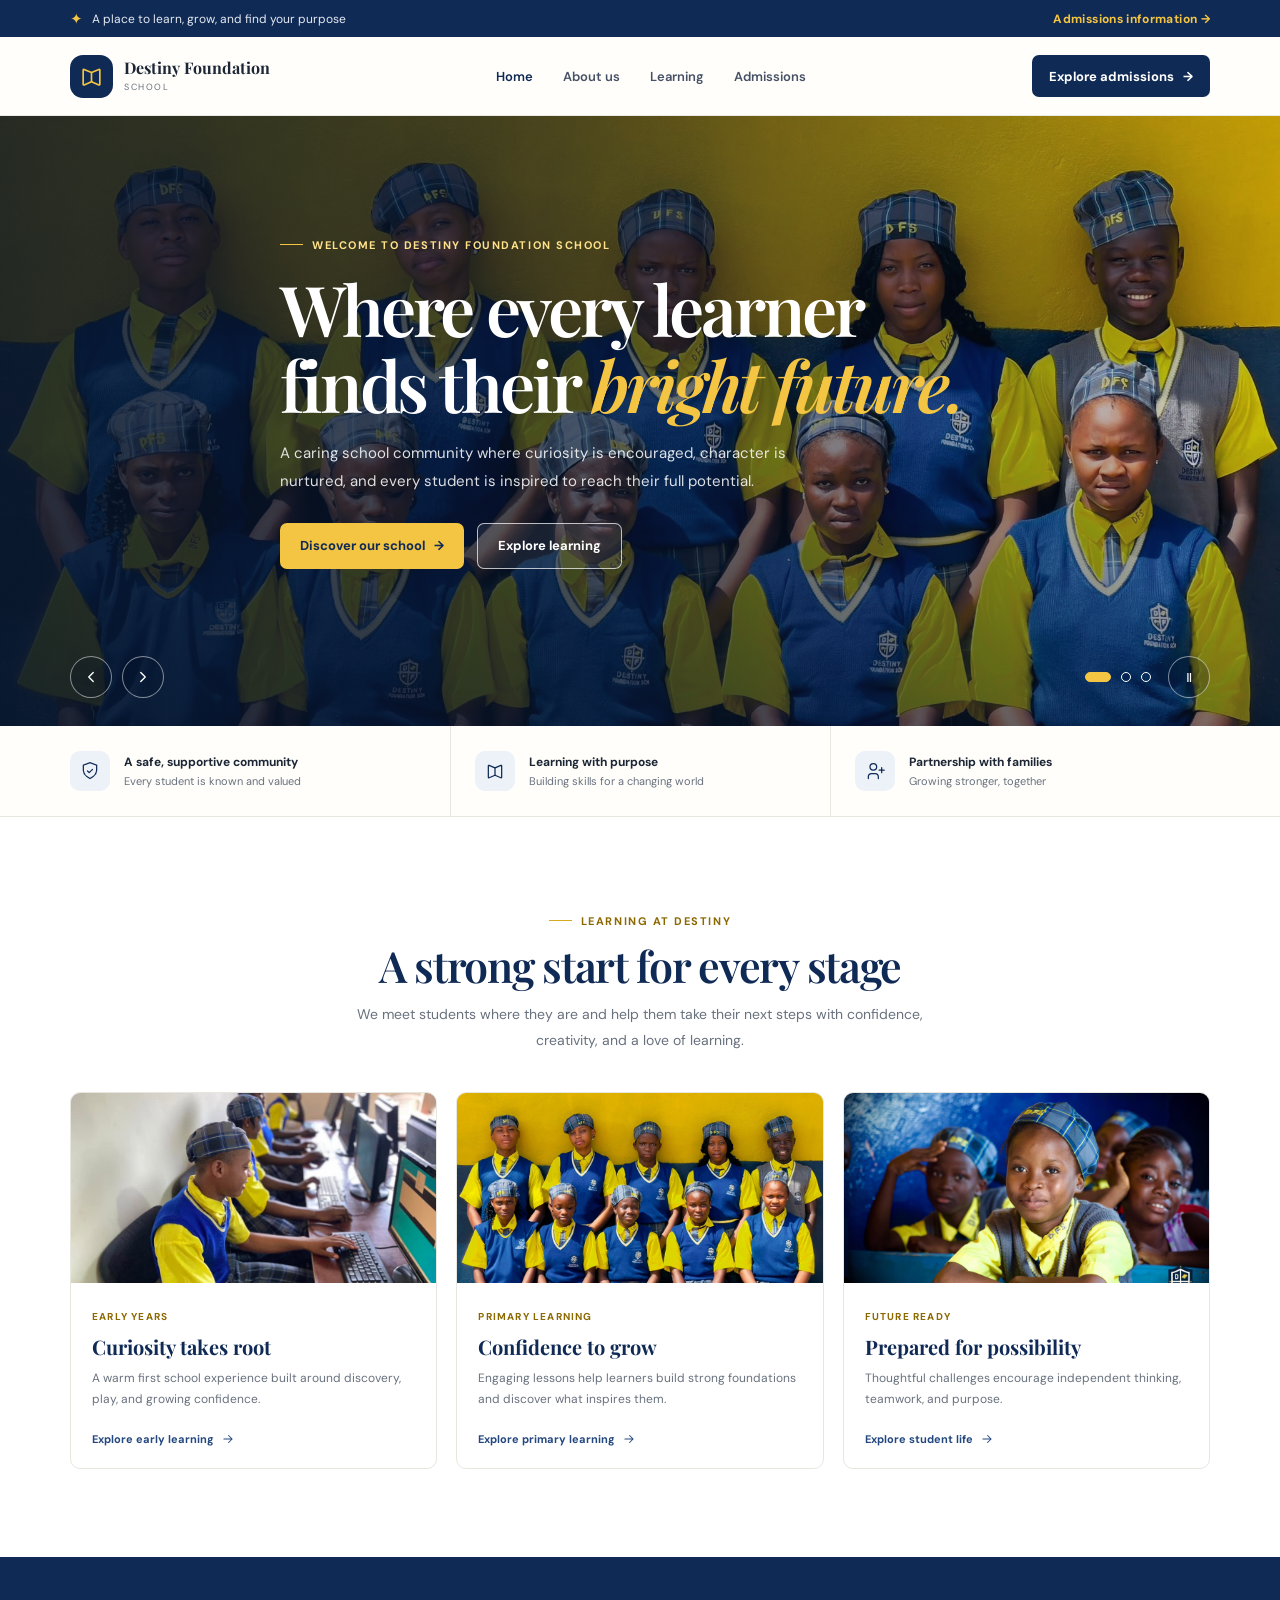
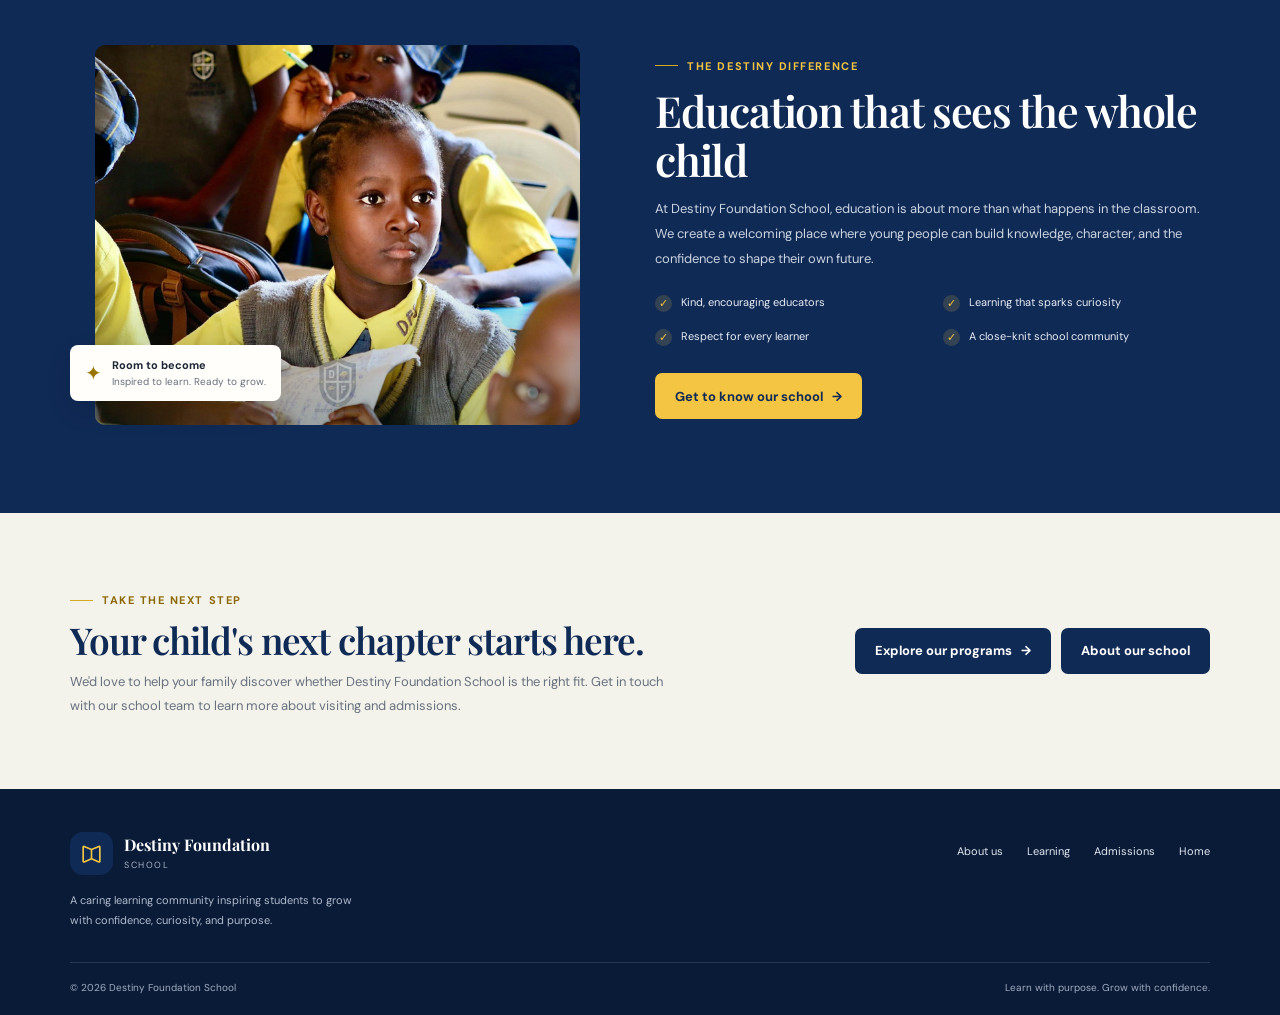
==== commit 3c0583e7: "Publish school website pages" ====
--- a/index.html
+++ b/index.html
@@ -9,230 +9,30 @@
     <link rel="preconnect" href="https://fonts.googleapis.com">
     <link rel="preconnect" href="https://fonts.gstatic.com" crossorigin>
     <link href="https://fonts.googleapis.com/css2?family=DM+Sans:wght@400;500;600;700&family=Playfair+Display:wght@600;700&display=swap" rel="stylesheet">
-    <style>
-        :root {
-            color-scheme: light;
-            --navy: #102a56;
-            --cream: #f7f5ef;
-            --paper: #fffefa;
-            --yellow: #f4c542;
-            --ink: #1c2635;
-            --muted: #68717e;
-            --line: #e8e7df;
-            --serif: "Playfair Display", Georgia, serif;
-            --sans: "DM Sans", Arial, sans-serif;
-        }
-
-        * { box-sizing: border-box; }
-        html { scroll-behavior: smooth; scroll-padding-top: 88px; }
-        body { margin: 0; color: var(--ink); background: var(--paper); font-family: var(--sans); -webkit-font-smoothing: antialiased; }
-        a { color: inherit; text-decoration: none; }
-        button { font: inherit; }
-        .wrap { width: min(1140px, calc(100% - 48px)); margin-inline: auto; }
-
-        .topbar { background: var(--navy); color: #e5eaf2; font-size: 12px; }
-        .topbar-inner { min-height: 37px; display: flex; align-items: center; justify-content: space-between; gap: 16px; }
-        .topbar-note { display: flex; align-items: center; gap: 9px; }
-        .topbar-note span { color: var(--yellow); font-size: 15px; }
-        .topbar-link { color: var(--yellow); font-weight: 700; letter-spacing: .03em; }
-
-        .site-header { position: sticky; top: 0; z-index: 10; background: rgba(255, 254, 250, .96); border-bottom: 1px solid rgba(232, 231, 223, .85); backdrop-filter: blur(12px); }
-        .nav-inner { min-height: 78px; display: flex; align-items: center; justify-content: space-between; gap: 30px; }
-        .brand { display: inline-flex; align-items: center; gap: 11px; flex-shrink: 0; }
-        .brand-mark { width: 43px; height: 43px; display: grid; place-items: center; background: var(--navy); border-radius: 13px; color: var(--yellow); }
-        .brand-mark svg { width: 25px; height: 25px; }
-        .brand-name { display: block; font-family: var(--serif); font-size: 16px; line-height: 1.1; font-weight: 700; }
-        .brand-subtitle { display: block; margin-top: 5px; color: var(--muted); font-size: 9px; letter-spacing: .17em; text-transform: uppercase; }
-        .nav-links { display: flex; align-items: center; gap: 30px; }
-        .nav-links a { color: #465166; font-size: 13px; font-weight: 600; transition: color .2s ease; }
-        .nav-links a:hover { color: #8c6800; }
-        .nav-cta, .button { display: inline-flex; align-items: center; justify-content: center; gap: 9px; min-height: 46px; padding: 0 20px; border: 0; border-radius: 7px; background: var(--navy); color: #fff; font-size: 13px; font-weight: 700; transition: transform .2s ease, background .2s ease; }
-        .nav-cta:hover, .button:hover { transform: translateY(-2px); background: #1d4177; }
-        .nav-cta { min-height: 42px; padding-inline: 17px; }
-        .menu-toggle { display: none; width: 42px; height: 42px; border: 1px solid var(--line); border-radius: 7px; background: transparent; color: var(--navy); cursor: pointer; }
-        .menu-toggle svg { width: 21px; height: 21px; }
-
-        .hero { position: relative; overflow: hidden; padding: 82px 0 76px; background: var(--cream); }
-        .hero::before { position: absolute; top: -195px; right: -138px; width: 500px; height: 500px; border: 1px solid rgba(16, 42, 86, .08); border-radius: 50%; content: ""; }
-        .hero::after { position: absolute; top: -130px; right: -75px; width: 370px; height: 370px; border: 1px solid rgba(16, 42, 86, .07); border-radius: 50%; content: ""; }
-        .hero-grid { position: relative; z-index: 1; display: grid; grid-template-columns: 1fr .91fr; align-items: center; gap: 64px; }
-        .eyebrow { display: inline-flex; align-items: center; gap: 9px; color: #8c6800; font-size: 11px; font-weight: 700; letter-spacing: .14em; text-transform: uppercase; }
-        .eyebrow::before { width: 23px; height: 1px; background: #d5aa20; content: ""; }
-        h1, h2, h3, p { margin-top: 0; }
-        h1 { max-width: 580px; margin: 19px 0 18px; color: var(--navy); font-family: var(--serif); font-size: clamp(42px, 5vw, 66px); font-weight: 600; letter-spacing: -.045em; line-height: 1.08; }
-        h1 em { color: #9a7400; font-weight: 600; }
-        .hero-copy { max-width: 490px; margin-bottom: 27px; color: #647169; font-size: 15px; line-height: 1.85; }
-        .hero-actions { display: flex; flex-wrap: wrap; align-items: center; gap: 13px; }
-        .button svg { width: 16px; height: 16px; }
-        .button-outline { border: 1px solid #d9dde5; background: transparent; color: var(--navy); }
-        .button-outline:hover { background: #fff; color: var(--navy); }
-        .hero-proof { display: flex; align-items: center; gap: 13px; margin-top: 29px; }
-        .avatar-stack { display: flex; padding-left: 4px; }
-        .avatar-stack span { width: 30px; height: 30px; display: grid; place-items: center; margin-left: -5px; border: 2px solid var(--cream); border-radius: 50%; background: #d9a77d; color: #fff; font-size: 9px; font-weight: 700; }
-        .avatar-stack span:nth-child(2) { background: #7384a1; }
-        .avatar-stack span:nth-child(3) { background: #c58363; }
-        .avatar-stack span:nth-child(4) { background: #526c99; }
-        .proof-text { color: var(--muted); font-size: 11px; line-height: 1.6; }
-        .proof-text strong { color: var(--ink); }
-        .hero-visual { position: relative; min-height: 405px; }
-        .hero-image { position: absolute; inset: 0 18px 17px 25px; overflow: hidden; border-radius: 46% 46% 12px 12px; background: #d8dce3; }
-        .hero-image img { width: 100%; height: 100%; display: block; object-fit: cover; object-position: center; }
-        .image-tint { position: absolute; inset: 0; background: linear-gradient(180deg, rgba(16, 42, 86, .02) 45%, rgba(16, 42, 86, .24)); }
-        .photo-note { position: absolute; bottom: 43px; left: 0; display: flex; align-items: center; gap: 11px; padding: 12px 16px; border: 1px solid rgba(255, 255, 255, .7); border-radius: 8px; background: rgba(255, 254, 250, .96); box-shadow: 0 10px 30px rgba(26, 40, 30, .1); }
-        .note-icon { width: 34px; height: 34px; display: grid; place-items: center; border-radius: 7px; background: #fff6d7; color: var(--navy); }
-        .note-icon svg { width: 19px; height: 19px; }
-        .photo-note strong, .photo-note small { display: block; }
-        .photo-note strong { font-size: 11px; }
-        .photo-note small { margin-top: 3px; color: var(--muted); font-size: 10px; }
-        .hero-spark { position: absolute; top: 48px; right: 0; width: 48px; height: 48px; display: grid; place-items: center; border: 1px solid #ead68b; border-radius: 50%; background: #fff8dd; color: #9a7400; font-size: 23px; }
-
-        .values-strip { border-bottom: 1px solid var(--line); background: var(--paper); }
-        .values-grid { display: grid; grid-template-columns: repeat(3, 1fr); }
-        .value-item { display: flex; align-items: center; gap: 14px; padding: 25px 24px; }
-        .value-item:first-child { padding-left: 0; }
-        .value-item + .value-item { border-left: 1px solid var(--line); }
-        .value-icon { width: 40px; height: 40px; display: grid; flex-shrink: 0; place-items: center; border-radius: 10px; background: #edf1f8; color: var(--navy); }
-        .value-icon svg { width: 20px; height: 20px; }
-        .value-item strong { display: block; font-size: 12px; }
-        .value-item small { display: block; margin-top: 4px; color: var(--muted); font-size: 11px; }
-
-        .section { padding: 88px 0; }
-        .section-heading { max-width: 620px; margin: 0 auto 39px; text-align: center; }
-        .section-heading .eyebrow { justify-content: center; }
-        h2 { margin: 13px 0 12px; color: var(--navy); font-family: var(--serif); font-size: clamp(31px, 3.7vw, 43px); font-weight: 600; letter-spacing: -.03em; line-height: 1.16; }
-        .section-heading p { margin-bottom: 0; color: var(--muted); font-size: 14px; line-height: 1.8; }
-        .programs { background: #fff; }
-        .program-grid { display: grid; grid-template-columns: repeat(3, 1fr); gap: 19px; }
-        .program-card { overflow: hidden; border: 1px solid var(--line); border-radius: 10px; background: #fff; transition: transform .2s ease, box-shadow .2s ease; }
-        .program-card:hover { transform: translateY(-4px); box-shadow: 0 16px 35px rgba(16, 37, 30, .08); }
-        .program-photo { height: 190px; overflow: hidden; background: #e8e9e1; }
-        .program-photo img { width: 100%; height: 100%; display: block; object-fit: cover; transition: transform .3s ease; }
-        .program-card:hover .program-photo img { transform: scale(1.04); }
-        .program-body { padding: 21px 21px 20px; }
-        .program-level { color: #8c6800; font-size: 10px; font-weight: 700; letter-spacing: .12em; text-transform: uppercase; }
-        .program-body h3 { margin: 8px 0 8px; color: var(--navy); font-family: var(--serif); font-size: 20px; }
-        .program-body p { min-height: 43px; margin-bottom: 16px; color: var(--muted); font-size: 12px; line-height: 1.75; }
-        .text-link { display: inline-flex; align-items: center; gap: 7px; color: #23477f; font-size: 11px; font-weight: 700; }
-        .text-link svg { width: 14px; height: 14px; transition: transform .2s ease; }
-        .text-link:hover svg { transform: translateX(3px); }
-
-        .about { overflow: hidden; background: var(--navy); color: #fff; }
-        .about-grid { display: grid; grid-template-columns: .92fr 1fr; align-items: center; gap: 75px; }
-        .about-visual { position: relative; min-height: 380px; }
-        .about-photo { position: absolute; inset: 0 0 0 25px; overflow: hidden; border-radius: 10px; background: #52617a; }
-        .about-photo img { width: 100%; height: 100%; display: block; object-fit: cover; }
-        .about-photo::after { position: absolute; inset: 0; background: linear-gradient(180deg, transparent 60%, rgba(16, 37, 30, .33)); content: ""; }
-        .about-badge { position: absolute; bottom: 24px; left: 0; display: flex; align-items: center; gap: 10px; padding: 13px 15px; border-radius: 8px; background: #fffefa; color: var(--ink); box-shadow: 0 10px 25px rgba(0, 0, 0, .12); }
-        .badge-star { color: #9a7400; font-size: 20px; }
-        .about-badge strong, .about-badge small { display: block; }
-        .about-badge strong { font-size: 11px; }
-        .about-badge small { margin-top: 3px; color: var(--muted); font-size: 10px; }
-        .about-copy .eyebrow { color: var(--yellow); }
-        .about-copy h2 { color: #fff; }
-        .about-copy > p { margin: 0 0 23px; color: #cbd4e1; font-size: 13px; line-height: 1.9; }
-        .about-points { display: grid; grid-template-columns: 1fr 1fr; gap: 16px 21px; margin-bottom: 27px; }
-        .about-point { display: flex; align-items: flex-start; gap: 9px; color: #e9edf5; font-size: 11px; line-height: 1.6; }
-        .check { width: 17px; height: 17px; display: grid; flex-shrink: 0; place-items: center; margin-top: 1px; border-radius: 50%; background: rgba(244, 197, 66, .16); color: var(--yellow); font-size: 11px; }
-        .button-gold { background: var(--yellow); color: var(--navy); }
-        .button-gold:hover { background: #ffda68; color: var(--navy); }
-
-        .admissions { padding: 72px 0; background: #f3f2eb; }
-        .admissions-inner { display: flex; align-items: center; justify-content: space-between; gap: 35px; }
-        .admissions-copy { max-width: 610px; }
-        .admissions-copy h2 { margin: 12px 0 8px; font-size: clamp(29px, 3vw, 37px); }
-        .admissions-copy p { margin: 0; color: var(--muted); font-size: 13px; line-height: 1.8; }
-        .admissions-actions { display: flex; flex-shrink: 0; align-items: center; gap: 10px; }
-
-        .footer { padding: 43px 0 21px; background: #0a1b37; color: #e1e7f0; }
-        .footer-main { display: flex; align-items: flex-start; justify-content: space-between; gap: 35px; padding-bottom: 31px; }
-        .footer .brand-name { color: #fff; }
-        .footer .brand-subtitle { color: #a7b3c7; }
-        .footer-about { max-width: 300px; margin: 16px 0 0; color: #b0bbcd; font-size: 11px; line-height: 1.8; }
-        .footer-nav { display: flex; flex-wrap: wrap; gap: 24px; padding-top: 12px; }
-        .footer-nav a { color: #e1e7f0; font-size: 11px; }
-        .footer-nav a:hover { color: var(--yellow); }
-        .footer-bottom { display: flex; justify-content: space-between; gap: 20px; padding-top: 18px; border-top: 1px solid rgba(255, 255, 255, .12); color: #a1aec2; font-size: 10px; }
-
-        @media (max-width: 900px) {
-            .nav-links { gap: 17px; }
-            .hero-grid { gap: 35px; }
-            .hero-visual { min-height: 360px; }
-            .about-grid { gap: 42px; }
-            .about-visual { min-height: 350px; }
-        }
-        @media (max-width: 720px) {
-            .wrap { width: min(100% - 36px, 540px); }
-            .topbar-inner { min-height: 34px; font-size: 10px; }
-            .nav-inner { min-height: 68px; }
-            .menu-toggle { display: grid; place-items: center; }
-            .nav-cta { display: none; }
-            .nav-links { position: absolute; top: calc(100% + 1px); right: 0; left: 0; display: none; align-items: stretch; gap: 0; padding: 8px 18px 15px; border-bottom: 1px solid var(--line); background: var(--paper); }
-            .nav-links.is-open { display: flex; flex-direction: column; }
-            .nav-links a { padding: 12px 3px; }
-            .hero { padding: 58px 0 54px; }
-            .hero-grid { grid-template-columns: 1fr; gap: 37px; }
-            h1 { max-width: 500px; font-size: clamp(42px, 11vw, 59px); }
-            .hero-copy { font-size: 14px; }
-            .hero-visual { min-height: min(82vw, 390px); }
-            .hero-image { inset: 0 10px 12px 20px; }
-            .hero-spark { right: -1px; }
-            .values-grid { grid-template-columns: 1fr; padding-block: 7px; }
-            .value-item, .value-item:first-child { padding: 13px 0; }
-            .value-item + .value-item { border-top: 1px solid var(--line); border-left: 0; }
-            .value-icon { width: 36px; height: 36px; }
-            .section { padding: 67px 0; }
-            .section-heading { margin-bottom: 28px; }
-            .program-grid { grid-template-columns: 1fr; gap: 14px; }
-            .program-photo { height: 220px; }
-            .program-body p { min-height: 0; }
-            .about-grid { grid-template-columns: 1fr; gap: 40px; }
-            .about-visual { min-height: min(80vw, 365px); }
-            .about-photo { left: 18px; }
-            .about-points { gap: 13px 12px; }
-            .admissions { padding: 57px 0; }
-            .admissions-inner { align-items: flex-start; flex-direction: column; gap: 23px; }
-            .footer-main { flex-direction: column; gap: 23px; }
-            .footer-nav { gap: 17px; padding-top: 0; }
-        }
-        @media (max-width: 420px) {
-            .wrap { width: calc(100% - 30px); }
-            .topbar-note { gap: 6px; }
-            .brand-mark { width: 39px; height: 39px; }
-            .brand-name { font-size: 15px; }
-            .hero-actions { align-items: stretch; flex-direction: column; }
-            .hero-actions .button { width: 100%; }
-            .about-points { grid-template-columns: 1fr; }
-            .admissions-actions { align-items: stretch; flex-direction: column; width: 100%; }
-            .admissions-actions .button { width: 100%; }
-            .footer-bottom { flex-direction: column; gap: 7px; }
-        }
-        @media (prefers-reduced-motion: reduce) {
-            *, *::before, *::after { scroll-behavior: auto !important; transition-duration: .01ms !important; animation-duration: .01ms !important; }
-        }
-    </style>
+    <link rel="stylesheet" href="styles.css">
 </head>
 <body>
     <div class="topbar">
         <div class="wrap topbar-inner">
             <div class="topbar-note"><span aria-hidden="true">✦</span> A place to learn, grow, and find your purpose</div>
-            <a class="topbar-link" href="#admissions">Admissions information <span aria-hidden="true">→</span></a>
+            <a class="topbar-link" href="admissions.html">Admissions information <span aria-hidden="true">→</span></a>
         </div>
     </div>
     <header class="site-header">
         <div class="wrap nav-inner">
-            <a class="brand" href="#home" aria-label="Destiny Foundation School home">
+            <a class="brand" href="index.html" aria-label="Destiny Foundation School home">
                 <span class="brand-mark" aria-hidden="true">
                     <svg viewBox="0 0 24 24" fill="none"><path d="M4 19.5V5.8c0-.5.4-.8.9-.6l7.1 3 7.1-3c.5-.2.9.1.9.6v13.7c0 .5-.4.8-.9.6l-7.1-3-7.1 3c-.5.2-.9-.1-.9-.6Z" stroke="currentColor" stroke-width="1.6" stroke-linejoin="round"/><path d="M12 8.2v9.1" stroke="currentColor" stroke-width="1.6"/></svg>
                 </span>
                 <span><span class="brand-name">Destiny Foundation</span><span class="brand-subtitle">School</span></span>
             </a>
             <nav class="nav-links" id="main-navigation" aria-label="Main navigation">
-                <a href="#home">Home</a>
-                <a href="#about">About us</a>
-                <a href="#programs">Learning</a>
-                <a href="#admissions">Admissions</a>
+                <a href="index.html" aria-current="page">Home</a>
+                <a href="about.html">About us</a>
+                <a href="learning.html">Learning</a>
+                <a href="admissions.html">Admissions</a>
             </nav>
-            <a class="nav-cta" href="#admissions">Explore admissions <span aria-hidden="true">→</span></a>
+            <a class="nav-cta" href="admissions.html">Explore admissions <span aria-hidden="true">→</span></a>
             <button class="menu-toggle" type="button" aria-label="Open navigation menu" aria-expanded="false" aria-controls="main-navigation">
                 <svg viewBox="0 0 24 24" fill="none" aria-hidden="true"><path d="M4 7h16M4 12h16M4 17h16" stroke="currentColor" stroke-width="1.8" stroke-linecap="round"/></svg>
             </button>
@@ -240,9 +40,10 @@
     </header>
 
     <main>
-        <section class="hero" id="home">
-            <div class="wrap hero-grid">
-                <div class="hero-content">
+        <section class="hero" id="home" aria-label="Destiny Foundation School highlights" aria-roledescription="carousel">
+            <div class="hero-slide is-active" role="group" aria-roledescription="slide" aria-label="1 of 3" aria-hidden="false">
+                <img src="pictures/classroom.jpg" alt="Students learning together in a bright classroom" fetchpriority="high">
+                <div class="wrap hero-content">
                     <span class="eyebrow">Welcome to Destiny Foundation School</span>
                     <h1>Where every learner finds their <em>bright future.</em></h1>
                     <p class="hero-copy">A caring school community where curiosity is encouraged, character is nurtured, and every student is inspired to reach their full potential.</p>
@@ -250,21 +51,46 @@
                         <a class="button" href="#admissions">Discover our school <span aria-hidden="true">→</span></a>
                         <a class="button button-outline" href="#programs">Explore learning</a>
                     </div>
-                    <div class="hero-proof">
-                        <div class="avatar-stack" aria-hidden="true"><span>DF</span><span>ST</span><span>LE</span><span>+</span></div>
-                        <div class="proof-text"><strong>A community that cares</strong><br>Growing together, every day</div>
-                    </div>
-                </div>
-                <div class="hero-visual" aria-label="Students learning together">
-                    <div class="hero-image">
-                        <img src="https://images.unsplash.com/photo-1509062522246-3755977927d7?auto=format&amp;fit=crop&amp;w=1000&amp;q=85" alt="Students learning together in a bright classroom" fetchpriority="high">
-                        <div class="image-tint"></div>
-                    </div>
-                    <div class="hero-spark" aria-hidden="true">✳</div>
-                    <div class="photo-note">
-                        <span class="note-icon" aria-hidden="true"><svg viewBox="0 0 24 24" fill="none"><path d="m12 3 2.4 5.2L20 10l-4 3.8.9 5.6-4.9-2.8-4.9 2.8.9-5.6L4 10l5.6-1.8L12 3Z" stroke="currentColor" stroke-width="1.5" stroke-linejoin="round"/></svg></span>
-                        <span><strong>Made for curious minds</strong><small>Learning with care and purpose</small></span>
-                    </div>
+                </div>
+            </div>
+            <div class="hero-slide" role="group" aria-roledescription="slide" aria-label="2 of 3" aria-hidden="true" inert>
+                <img src="pictures/early-learning.jpg" alt="A young student discovering new things through play" loading="lazy">
+                <div class="wrap hero-content">
+                    <span class="eyebrow">Learning at Destiny</span>
+                    <h1>Curiosity today. <em>Confidence for life.</em></h1>
+                    <p class="hero-copy">From first discoveries to new challenges, our students learn in a supportive environment that helps every ability shine.</p>
+                    <div class="hero-actions">
+                        <a class="button" href="#programs">Explore our learning</a>
+                        <a class="button button-outline" href="#about">What makes us different</a>
+                    </div>
+                </div>
+            </div>
+            <div class="hero-slide" role="group" aria-roledescription="slide" aria-label="3 of 3" aria-hidden="true" inert>
+                <img src="pictures/student-project.jpg" alt="Students working together on a classroom project" loading="lazy">
+                <div class="wrap hero-content">
+                    <span class="eyebrow">Growing together</span>
+                    <h1>A strong start for <em>every stage.</em></h1>
+                    <p class="hero-copy">With caring teachers and a close partnership with families, we help children build the skills and purpose to shape their future.</p>
+                    <div class="hero-actions">
+                        <a class="button" href="#admissions">Join our community</a>
+                        <a class="button button-outline" href="#about">Meet Destiny</a>
+                    </div>
+                </div>
+            </div>
+            <div class="wrap hero-controls">
+                <div class="hero-control-group">
+                    <button class="hero-control" type="button" data-slide="previous" aria-label="Previous slide">
+                        <svg viewBox="0 0 24 24" fill="none" aria-hidden="true"><path d="m15 18-6-6 6-6" stroke="currentColor" stroke-width="1.8" stroke-linecap="round" stroke-linejoin="round"/></svg>
+                    </button>
+                    <button class="hero-control" type="button" data-slide="next" aria-label="Next slide">
+                        <svg viewBox="0 0 24 24" fill="none" aria-hidden="true"><path d="m9 18 6-6-6-6" stroke="currentColor" stroke-width="1.8" stroke-linecap="round" stroke-linejoin="round"/></svg>
+                    </button>
+                </div>
+                <div class="hero-pagination" aria-label="Choose a slide">
+                    <button class="hero-dot" type="button" data-slide-index="0" aria-label="Show slide 1" aria-current="true"></button>
+                    <button class="hero-dot" type="button" data-slide-index="1" aria-label="Show slide 2" aria-current="false"></button>
+                    <button class="hero-dot" type="button" data-slide-index="2" aria-label="Show slide 3" aria-current="false"></button>
+                    <button class="hero-control hero-pause" type="button" data-slide="pause" aria-label="Pause slideshow" aria-pressed="false"><span aria-hidden="true">Ⅱ</span></button>
                 </div>
             </div>
         </section>
@@ -295,7 +121,7 @@
                 </div>
                 <div class="program-grid">
                     <article class="program-card">
-                        <div class="program-photo"><img src="https://images.unsplash.com/photo-1503454537195-1dcabb73ffb9?auto=format&amp;fit=crop&amp;w=760&amp;q=80" alt="Young child exploring a learning activity" loading="lazy"></div>
+                        <div class="program-photo"><img src="pictures/early-learning.jpg" alt="Young child exploring a learning activity" loading="lazy"></div>
                         <div class="program-body">
                             <span class="program-level">Early years</span>
                             <h3>Curiosity takes root</h3>
@@ -304,7 +130,7 @@
                         </div>
                     </article>
                     <article class="program-card">
-                        <div class="program-photo"><img src="https://images.unsplash.com/photo-1509062522246-3755977927d7?auto=format&amp;fit=crop&amp;w=760&amp;q=80" alt="Teacher helping students in a classroom" loading="lazy"></div>
+                        <div class="program-photo"><img src="pictures/classroom.jpg" alt="Teacher helping students in a classroom" loading="lazy"></div>
                         <div class="program-body">
                             <span class="program-level">Primary learning</span>
                             <h3>Confidence to grow</h3>
@@ -313,7 +139,7 @@
                         </div>
                     </article>
                     <article class="program-card">
-                        <div class="program-photo"><img src="https://images.unsplash.com/photo-1427504494785-3a9ca7044f45?auto=format&amp;fit=crop&amp;w=760&amp;q=80" alt="Students collaborating on a classroom project" loading="lazy"></div>
+                        <div class="program-photo"><img src="pictures/student-project.jpg" alt="Students collaborating on a classroom project" loading="lazy"></div>
                         <div class="program-body">
                             <span class="program-level">Future ready</span>
                             <h3>Prepared for possibility</h3>
@@ -328,7 +154,7 @@
         <section class="section about" id="about">
             <div class="wrap about-grid">
                 <div class="about-visual">
-                    <div class="about-photo"><img src="https://images.unsplash.com/photo-1529390079861-591de354faf5?auto=format&amp;fit=crop&amp;w=900&amp;q=80" alt="Students sharing a positive moment at school" loading="lazy"></div>
+                    <div class="about-photo"><img src="pictures/school-community.jpg" alt="Students sharing a positive moment at school" loading="lazy"></div>
                     <div class="about-badge"><span class="badge-star" aria-hidden="true">✦</span><span><strong>Room to become</strong><small>Inspired to learn. Ready to grow.</small></span></div>
                 </div>
                 <div class="about-copy">
@@ -365,17 +191,17 @@
         <div class="wrap">
             <div class="footer-main">
                 <div>
-                    <a class="brand" href="#home" aria-label="Destiny Foundation School home">
+                    <a class="brand" href="index.html" aria-label="Destiny Foundation School home">
                         <span class="brand-mark" aria-hidden="true"><svg viewBox="0 0 24 24" fill="none"><path d="M4 19.5V5.8c0-.5.4-.8.9-.6l7.1 3 7.1-3c.5-.2.9.1.9.6v13.7c0 .5-.4.8-.9.6l-7.1-3-7.1 3c-.5.2-.9-.1-.9-.6Z" stroke="currentColor" stroke-width="1.6" stroke-linejoin="round"/><path d="M12 8.2v9.1" stroke="currentColor" stroke-width="1.6"/></svg></span>
                         <span><span class="brand-name">Destiny Foundation</span><span class="brand-subtitle">School</span></span>
                     </a>
                     <p class="footer-about">A caring learning community inspiring students to grow with confidence, curiosity, and purpose.</p>
                 </div>
                 <nav class="footer-nav" aria-label="Footer navigation">
-                    <a href="#about">About us</a>
-                    <a href="#programs">Learning</a>
-                    <a href="#admissions">Admissions</a>
-                    <a href="#home">Back to top ↑</a>
+                    <a href="about.html">About us</a>
+                    <a href="learning.html">Learning</a>
+                    <a href="admissions.html">Admissions</a>
+                    <a href="index.html">Home</a>
                 </nav>
             </div>
             <div class="footer-bottom"><span>© <span id="year">2026</span> Destiny Foundation School</span><span>Learn with purpose. Grow with confidence.</span></div>
@@ -384,6 +210,65 @@
     <script>
         const menuButton = document.querySelector(".menu-toggle");
         const navigation = document.querySelector("#main-navigation");
+        const heroSlides = Array.from(document.querySelectorAll(".hero-slide"));
+        const heroDots = Array.from(document.querySelectorAll(".hero-dot"));
+        const heroPauseButton = document.querySelector(".hero-pause");
+        const reducedMotion = window.matchMedia("(prefers-reduced-motion: reduce)");
+        let activeHeroSlide = 0;
+        let heroTimer;
+        let isHeroPaused = reducedMotion.matches;
+
+        if (isHeroPaused) {
+            heroPauseButton.setAttribute("aria-pressed", "true");
+            heroPauseButton.setAttribute("aria-label", "Start slideshow");
+            heroPauseButton.firstElementChild.textContent = "▶";
+        }
+
+        function showHeroSlide(index) {
+            activeHeroSlide = (index + heroSlides.length) % heroSlides.length;
+            heroSlides.forEach((slide, slideIndex) => {
+                const isActive = slideIndex === activeHeroSlide;
+                slide.classList.toggle("is-active", isActive);
+                slide.setAttribute("aria-hidden", String(!isActive));
+                slide.inert = !isActive;
+                heroDots[slideIndex].setAttribute("aria-current", String(isActive));
+            });
+        }
+
+        function updateHeroAutoplay() {
+            window.clearInterval(heroTimer);
+            if (!isHeroPaused && !document.hidden) {
+                heroTimer = window.setInterval(() => showHeroSlide(activeHeroSlide + 1), 6000);
+            }
+        }
+
+        document.querySelector(".hero-controls").addEventListener("click", (event) => {
+            const control = event.target.closest("button");
+            if (!control) return;
+
+            if (control.dataset.slide === "previous") showHeroSlide(activeHeroSlide - 1);
+            if (control.dataset.slide === "next") showHeroSlide(activeHeroSlide + 1);
+            if (control.dataset.slideIndex !== undefined) showHeroSlide(Number(control.dataset.slideIndex));
+            if (control.dataset.slide === "pause") {
+                isHeroPaused = !isHeroPaused;
+                control.setAttribute("aria-pressed", String(isHeroPaused));
+                control.setAttribute("aria-label", isHeroPaused ? "Start slideshow" : "Pause slideshow");
+                control.firstElementChild.textContent = isHeroPaused ? "▶" : "Ⅱ";
+            }
+            updateHeroAutoplay();
+        });
+
+        document.addEventListener("visibilitychange", updateHeroAutoplay);
+        reducedMotion.addEventListener("change", (event) => {
+            if (event.matches) {
+                isHeroPaused = true;
+                heroPauseButton.setAttribute("aria-pressed", "true");
+                heroPauseButton.setAttribute("aria-label", "Start slideshow");
+                heroPauseButton.firstElementChild.textContent = "▶";
+            }
+            updateHeroAutoplay();
+        });
+        updateHeroAutoplay();
 
         menuButton.addEventListener("click", () => {
             const isExpanded = menuButton.getAttribute("aria-expanded") === "true";
--- a/styles.css
+++ b/styles.css
@@ -0,0 +1,219 @@
+        :root {
+            color-scheme: light;
+            --navy: #102a56;
+            --cream: #f7f5ef;
+            --paper: #fffefa;
+            --yellow: #f4c542;
+            --ink: #1c2635;
+            --muted: #68717e;
+            --line: #e8e7df;
+            --serif: "Playfair Display", Georgia, serif;
+            --sans: "DM Sans", Arial, sans-serif;
+        }
+
+        * { box-sizing: border-box; }
+        html { scroll-behavior: smooth; scroll-padding-top: 88px; }
+        body { margin: 0; color: var(--ink); background: var(--paper); font-family: var(--sans); -webkit-font-smoothing: antialiased; }
+        a { color: inherit; text-decoration: none; }
+        button { font: inherit; }
+        .wrap { width: min(1140px, calc(100% - 48px)); margin-inline: auto; }
+
+        .topbar { background: var(--navy); color: #e5eaf2; font-size: 12px; }
+        .topbar-inner { min-height: 37px; display: flex; align-items: center; justify-content: space-between; gap: 16px; }
+        .topbar-note { display: flex; align-items: center; gap: 9px; }
+        .topbar-note span { color: var(--yellow); font-size: 15px; }
+        .topbar-link { color: var(--yellow); font-weight: 700; letter-spacing: .03em; }
+
+        .site-header { position: sticky; top: 0; z-index: 10; background: rgba(255, 254, 250, .96); border-bottom: 1px solid rgba(232, 231, 223, .85); backdrop-filter: blur(12px); }
+        .nav-inner { min-height: 78px; display: flex; align-items: center; justify-content: space-between; gap: 30px; }
+        .brand { display: inline-flex; align-items: center; gap: 11px; flex-shrink: 0; }
+        .brand-mark { width: 43px; height: 43px; display: grid; place-items: center; background: var(--navy); border-radius: 13px; color: var(--yellow); }
+        .brand-mark svg { width: 25px; height: 25px; }
+        .brand-name { display: block; font-family: var(--serif); font-size: 16px; line-height: 1.1; font-weight: 700; }
+        .brand-subtitle { display: block; margin-top: 5px; color: var(--muted); font-size: 9px; letter-spacing: .17em; text-transform: uppercase; }
+        .nav-links { display: flex; align-items: center; gap: 30px; }
+        .nav-links a { color: #465166; font-size: 13px; font-weight: 600; transition: color .2s ease; }
+        .nav-links a:hover { color: #8c6800; }
+        .nav-links a[aria-current="page"] { color: var(--navy); }
+        .nav-cta, .button { display: inline-flex; align-items: center; justify-content: center; gap: 9px; min-height: 46px; padding: 0 20px; border: 0; border-radius: 7px; background: var(--navy); color: #fff; font-size: 13px; font-weight: 700; transition: transform .2s ease, background .2s ease; }
+        .nav-cta:hover, .button:hover { transform: translateY(-2px); background: #1d4177; }
+        .nav-cta { min-height: 42px; padding-inline: 17px; }
+        .menu-toggle { display: none; width: 42px; height: 42px; border: 1px solid var(--line); border-radius: 7px; background: transparent; color: var(--navy); cursor: pointer; }
+        .menu-toggle svg { width: 21px; height: 21px; }
+
+        .hero { position: relative; min-height: 610px; overflow: hidden; background: #182943; color: #fff; }
+        .hero-slide { position: absolute; inset: 0; display: flex; align-items: center; visibility: hidden; opacity: 0; transition: opacity .65s ease, visibility .65s ease; }
+        .hero-slide.is-active { visibility: visible; opacity: 1; }
+        .hero-slide[aria-hidden="true"] { pointer-events: none; }
+        .hero-slide img { position: absolute; inset: 0; width: 100%; height: 100%; object-fit: cover; }
+        .hero-slide::after { position: absolute; inset: 0; background: linear-gradient(90deg, rgba(7, 20, 41, .86) 0%, rgba(7, 20, 41, .69) 43%, rgba(7, 20, 41, .12) 100%), linear-gradient(0deg, rgba(7, 20, 41, .42), transparent 48%); content: ""; }
+        .hero-content { position: relative; z-index: 1; width: min(720px, 75%); padding: 94px 0 138px; }
+        .eyebrow { display: inline-flex; align-items: center; gap: 9px; color: #8c6800; font-size: 11px; font-weight: 700; letter-spacing: .14em; text-transform: uppercase; }
+        .eyebrow::before { width: 23px; height: 1px; background: #d5aa20; content: ""; }
+        h1, h2, h3, p { margin-top: 0; }
+        h1 { max-width: 720px; margin: 19px 0 18px; color: #fff; font-family: var(--serif); font-size: clamp(42px, 5.5vw, 70px); font-weight: 600; letter-spacing: -.045em; line-height: 1.08; }
+        h1 em { color: var(--yellow); font-weight: 600; }
+        .hero .eyebrow { color: #ffe28a; }
+        .hero .eyebrow::before { background: var(--yellow); }
+        .hero-copy { max-width: 540px; margin-bottom: 27px; color: rgba(255, 255, 255, .86); font-size: 15px; line-height: 1.85; }
+        .hero-actions { display: flex; flex-wrap: wrap; align-items: center; gap: 13px; }
+        .button svg { width: 16px; height: 16px; }
+        .hero .button { background: var(--yellow); color: var(--navy); }
+        .hero .button:hover { background: #ffda68; }
+        .hero .button-outline { border: 1px solid rgba(255, 255, 255, .7); background: rgba(255, 255, 255, .08); color: #fff; }
+        .hero .button-outline:hover { background: rgba(255, 255, 255, .18); }
+        .hero-controls { position: absolute; z-index: 2; right: 0; bottom: 28px; left: 0; display: flex; align-items: center; justify-content: space-between; }
+        .hero-control-group, .hero-pagination { display: flex; align-items: center; gap: 10px; }
+        .hero-control { width: 42px; height: 42px; display: grid; place-items: center; border: 1px solid rgba(255, 255, 255, .5); border-radius: 50%; background: rgba(7, 20, 41, .22); color: #fff; cursor: pointer; transition: background .2s ease, border-color .2s ease; }
+        .hero-control:hover { border-color: #fff; background: rgba(255, 255, 255, .18); }
+        .hero-control svg { width: 18px; height: 18px; }
+        .hero-dot { width: 10px; height: 10px; padding: 0; border: 1px solid #fff; border-radius: 50%; background: transparent; cursor: pointer; transition: width .2s ease, background .2s ease; }
+        .hero-dot[aria-current="true"] { width: 26px; border-radius: 10px; background: var(--yellow); border-color: var(--yellow); }
+        .hero-pause { margin-left: 7px; font-size: 14px; }
+        .hero-pause span { font-size: 13px; }
+        .hero-control:focus-visible, .hero-dot:focus-visible { outline: 3px solid var(--yellow); outline-offset: 3px; }
+
+        .values-strip { border-bottom: 1px solid var(--line); background: var(--paper); }
+        .values-grid { display: grid; grid-template-columns: repeat(3, 1fr); }
+        .value-item { display: flex; align-items: center; gap: 14px; padding: 25px 24px; }
+        .value-item:first-child { padding-left: 0; }
+        .value-item + .value-item { border-left: 1px solid var(--line); }
+        .value-icon { width: 40px; height: 40px; display: grid; flex-shrink: 0; place-items: center; border-radius: 10px; background: #edf1f8; color: var(--navy); }
+        .value-icon svg { width: 20px; height: 20px; }
+        .value-item strong { display: block; font-size: 12px; }
+        .value-item small { display: block; margin-top: 4px; color: var(--muted); font-size: 11px; }
+
+        .section { padding: 88px 0; }
+        .section-heading { max-width: 620px; margin: 0 auto 39px; text-align: center; }
+        .section-heading .eyebrow { justify-content: center; }
+        h2 { margin: 13px 0 12px; color: var(--navy); font-family: var(--serif); font-size: clamp(31px, 3.7vw, 43px); font-weight: 600; letter-spacing: -.03em; line-height: 1.16; }
+        .section-heading p { margin-bottom: 0; color: var(--muted); font-size: 14px; line-height: 1.8; }
+        .programs { background: #fff; }
+        .program-grid { display: grid; grid-template-columns: repeat(3, 1fr); gap: 19px; }
+        .program-card { overflow: hidden; border: 1px solid var(--line); border-radius: 10px; background: #fff; transition: transform .2s ease, box-shadow .2s ease; }
+        .program-card:hover { transform: translateY(-4px); box-shadow: 0 16px 35px rgba(16, 37, 30, .08); }
+        .program-photo { height: 190px; overflow: hidden; background: #e8e9e1; }
+        .program-photo img { width: 100%; height: 100%; display: block; object-fit: cover; transition: transform .3s ease; }
+        .program-card:hover .program-photo img { transform: scale(1.04); }
+        .program-body { padding: 21px 21px 20px; }
+        .program-level { color: #8c6800; font-size: 10px; font-weight: 700; letter-spacing: .12em; text-transform: uppercase; }
+        .program-body h3 { margin: 8px 0 8px; color: var(--navy); font-family: var(--serif); font-size: 20px; }
+        .program-body p { min-height: 43px; margin-bottom: 16px; color: var(--muted); font-size: 12px; line-height: 1.75; }
+        .text-link { display: inline-flex; align-items: center; gap: 7px; color: #23477f; font-size: 11px; font-weight: 700; }
+        .text-link svg { width: 14px; height: 14px; transition: transform .2s ease; }
+        .text-link:hover svg { transform: translateX(3px); }
+
+        .about { overflow: hidden; background: var(--navy); color: #fff; }
+        .about-grid { display: grid; grid-template-columns: .92fr 1fr; align-items: center; gap: 75px; }
+        .about-visual { position: relative; min-height: 380px; }
+        .about-photo { position: absolute; inset: 0 0 0 25px; overflow: hidden; border-radius: 10px; background: #52617a; }
+        .about-photo img { width: 100%; height: 100%; display: block; object-fit: cover; }
+        .about-photo::after { position: absolute; inset: 0; background: linear-gradient(180deg, transparent 60%, rgba(16, 37, 30, .33)); content: ""; }
+        .about-badge { position: absolute; bottom: 24px; left: 0; display: flex; align-items: center; gap: 10px; padding: 13px 15px; border-radius: 8px; background: #fffefa; color: var(--ink); box-shadow: 0 10px 25px rgba(0, 0, 0, .12); }
+        .badge-star { color: #9a7400; font-size: 20px; }
+        .about-badge strong, .about-badge small { display: block; }
+        .about-badge strong { font-size: 11px; }
+        .about-badge small { margin-top: 3px; color: var(--muted); font-size: 10px; }
+        .about-copy .eyebrow { color: var(--yellow); }
+        .about-copy h2 { color: #fff; }
+        .about-copy > p { margin: 0 0 23px; color: #cbd4e1; font-size: 13px; line-height: 1.9; }
+        .about-points { display: grid; grid-template-columns: 1fr 1fr; gap: 16px 21px; margin-bottom: 27px; }
+        .about-point { display: flex; align-items: flex-start; gap: 9px; color: #e9edf5; font-size: 11px; line-height: 1.6; }
+        .check { width: 17px; height: 17px; display: grid; flex-shrink: 0; place-items: center; margin-top: 1px; border-radius: 50%; background: rgba(244, 197, 66, .16); color: var(--yellow); font-size: 11px; }
+        .button-gold { background: var(--yellow); color: var(--navy); }
+        .button-gold:hover { background: #ffda68; color: var(--navy); }
+
+        .admissions { padding: 72px 0; background: #f3f2eb; }
+        .admissions-inner { display: flex; align-items: center; justify-content: space-between; gap: 35px; }
+        .admissions-copy { max-width: 610px; }
+        .admissions-copy h2 { margin: 12px 0 8px; font-size: clamp(29px, 3vw, 37px); }
+        .admissions-copy p { margin: 0; color: var(--muted); font-size: 13px; line-height: 1.8; }
+        .admissions-actions { display: flex; flex-shrink: 0; align-items: center; gap: 10px; }
+
+        .footer { padding: 43px 0 21px; background: #0a1b37; color: #e1e7f0; }
+        .footer-main { display: flex; align-items: flex-start; justify-content: space-between; gap: 35px; padding-bottom: 31px; }
+        .footer .brand-name { color: #fff; }
+        .footer .brand-subtitle { color: #a7b3c7; }
+        .footer-about { max-width: 300px; margin: 16px 0 0; color: #b0bbcd; font-size: 11px; line-height: 1.8; }
+        .footer-nav { display: flex; flex-wrap: wrap; gap: 24px; padding-top: 12px; }
+        .footer-nav a { color: #e1e7f0; font-size: 11px; }
+        .footer-nav a:hover { color: var(--yellow); }
+        .footer-bottom { display: flex; justify-content: space-between; gap: 20px; padding-top: 18px; border-top: 1px solid rgba(255, 255, 255, .12); color: #a1aec2; font-size: 10px; }
+
+        .page-intro { padding: 78px 0 72px; background: #f3f2eb; text-align: center; }
+        .page-intro h1 { max-width: 780px; margin: 16px auto; color: var(--navy); font-size: clamp(38px, 5vw, 58px); }
+        .page-intro p { max-width: 680px; margin: 0 auto; color: var(--muted); font-size: 15px; line-height: 1.8; }
+        .page-content { padding: 76px 0; }
+        .page-copy { max-width: 780px; margin-inline: auto; color: var(--muted); font-size: 14px; line-height: 1.9; }
+        .page-copy h2 { margin-top: 34px; }
+        .page-cards { display: grid; grid-template-columns: repeat(3, 1fr); gap: 18px; margin-top: 34px; }
+        .page-card { padding: 25px; border: 1px solid var(--line); border-radius: 10px; background: #fff; }
+        .page-card h3 { margin-bottom: 9px; color: var(--navy); font-family: var(--serif); font-size: 20px; }
+        .page-card p { margin-bottom: 0; color: var(--muted); font-size: 13px; line-height: 1.8; }
+        .page-actions { display: flex; flex-wrap: wrap; gap: 12px; margin-top: 25px; }
+        .admissions-steps { display: grid; grid-template-columns: repeat(3, 1fr); gap: 18px; margin-top: 35px; }
+        .admissions-step { padding: 22px; border-left: 3px solid var(--yellow); background: #fff; }
+        .admissions-step strong { display: block; margin-bottom: 8px; color: var(--navy); font-family: var(--serif); font-size: 18px; }
+        .admissions-step p { margin: 0; color: var(--muted); font-size: 13px; line-height: 1.8; }
+
+        @media (max-width: 900px) {
+            .nav-links { gap: 17px; }
+            .hero { min-height: 570px; }
+            .hero-content { width: min(680px, 85%); }
+            .about-grid { gap: 42px; }
+            .about-visual { min-height: 350px; }
+        }
+        @media (max-width: 720px) {
+            .wrap { width: min(100% - 36px, 540px); }
+            .topbar-inner { min-height: 34px; font-size: 10px; }
+            .nav-inner { min-height: 68px; }
+            .menu-toggle { display: grid; place-items: center; }
+            .nav-cta { display: none; }
+            .nav-links { position: absolute; top: calc(100% + 1px); right: 0; left: 0; display: none; align-items: stretch; gap: 0; padding: 8px 18px 15px; border-bottom: 1px solid var(--line); background: var(--paper); }
+            .nav-links.is-open { display: flex; flex-direction: column; }
+            .nav-links a { padding: 12px 3px; }
+            .hero { min-height: 680px; }
+            .hero-slide::after { background: linear-gradient(90deg, rgba(7, 20, 41, .8), rgba(7, 20, 41, .45)), linear-gradient(0deg, rgba(7, 20, 41, .48), transparent 62%); }
+            .hero-content { width: 100%; padding: 70px 0 145px; }
+            h1 { font-size: clamp(40px, 11vw, 59px); }
+            .hero-copy { font-size: 14px; }
+            .hero-controls { bottom: 23px; }
+            .hero-control { width: 38px; height: 38px; }
+            .hero-control-group, .hero-pagination { gap: 7px; }
+            .values-grid { grid-template-columns: 1fr; padding-block: 7px; }
+            .value-item, .value-item:first-child { padding: 13px 0; }
+            .value-item + .value-item { border-top: 1px solid var(--line); border-left: 0; }
+            .value-icon { width: 36px; height: 36px; }
+            .section { padding: 67px 0; }
+            .section-heading { margin-bottom: 28px; }
+            .program-grid { grid-template-columns: 1fr; gap: 14px; }
+            .program-photo { height: 220px; }
+            .program-body p { min-height: 0; }
+            .about-grid { grid-template-columns: 1fr; gap: 40px; }
+            .about-visual { min-height: min(80vw, 365px); }
+            .about-photo { left: 18px; }
+            .about-points { gap: 13px 12px; }
+            .admissions { padding: 57px 0; }
+            .admissions-inner { align-items: flex-start; flex-direction: column; gap: 23px; }
+            .footer-main { flex-direction: column; gap: 23px; }
+            .footer-nav { gap: 17px; padding-top: 0; }
+            .page-intro { padding: 58px 0; }
+            .page-content { padding: 55px 0; }
+            .page-cards, .admissions-steps { grid-template-columns: 1fr; }
+        }
+        @media (max-width: 420px) {
+            .wrap { width: calc(100% - 30px); }
+            .topbar-note { gap: 6px; }
+            .brand-mark { width: 39px; height: 39px; }
+            .brand-name { font-size: 15px; }
+            .hero-actions { align-items: stretch; flex-direction: column; }
+            .hero-actions .button { width: 100%; }
+            .about-points { grid-template-columns: 1fr; }
+            .admissions-actions { align-items: stretch; flex-direction: column; width: 100%; }
+            .admissions-actions .button { width: 100%; }
+            .footer-bottom { flex-direction: column; gap: 7px; }
+        }
+        @media (prefers-reduced-motion: reduce) {
+            *, *::before, *::after { scroll-behavior: auto !important; transition-duration: .01ms !important; animation-duration: .01ms !important; }
+        }
+    
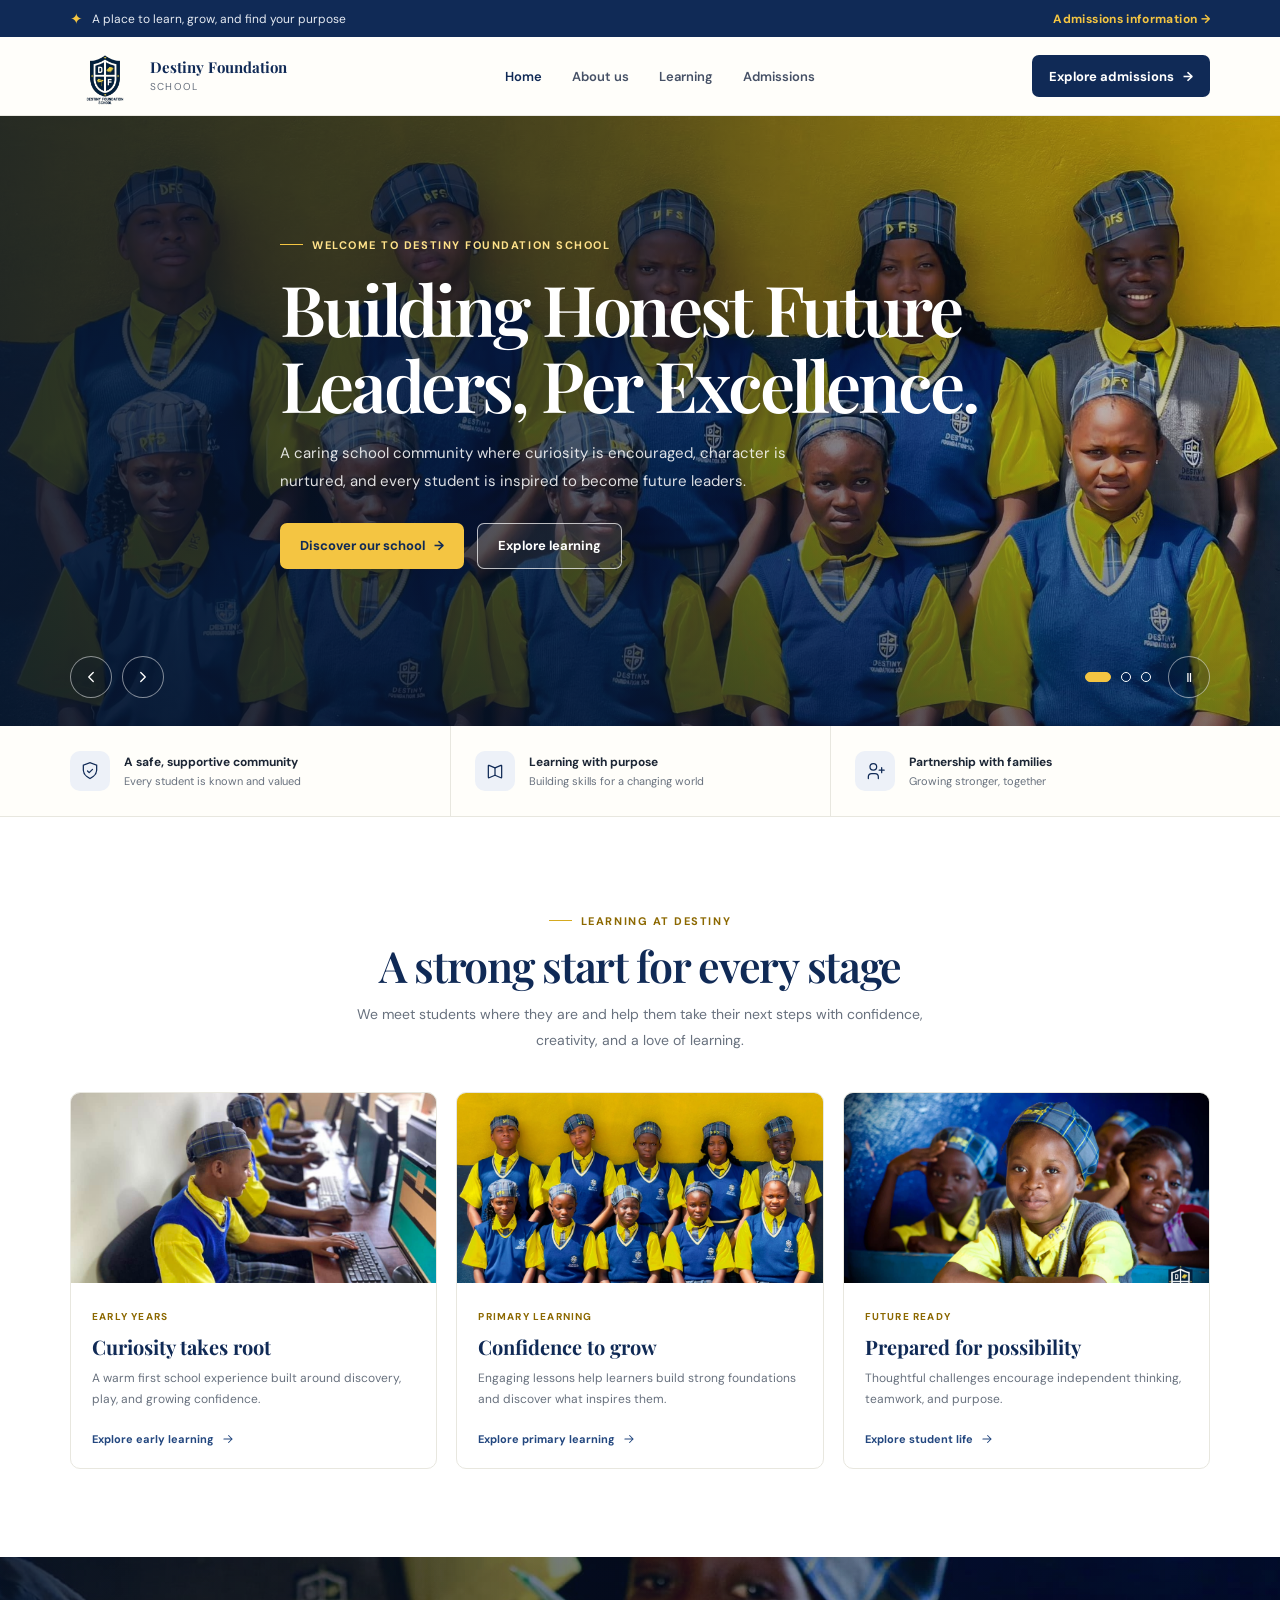
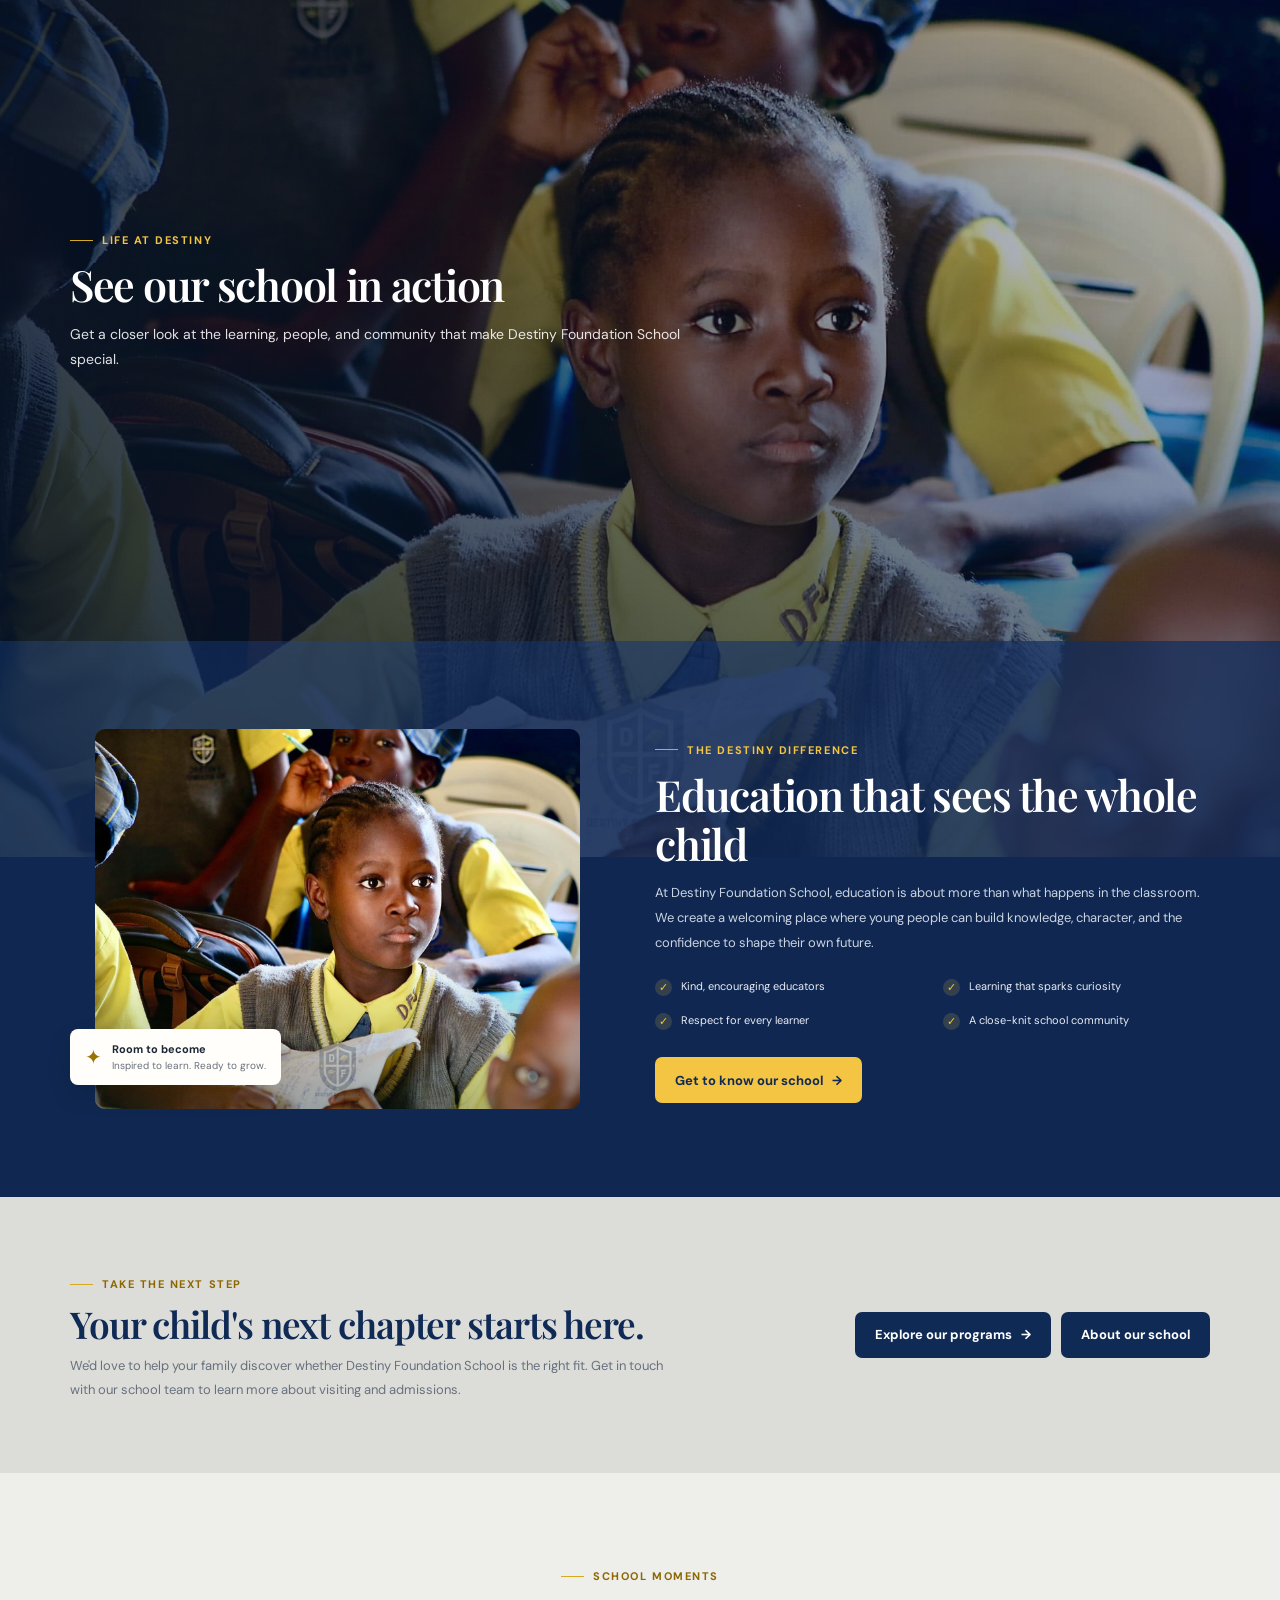
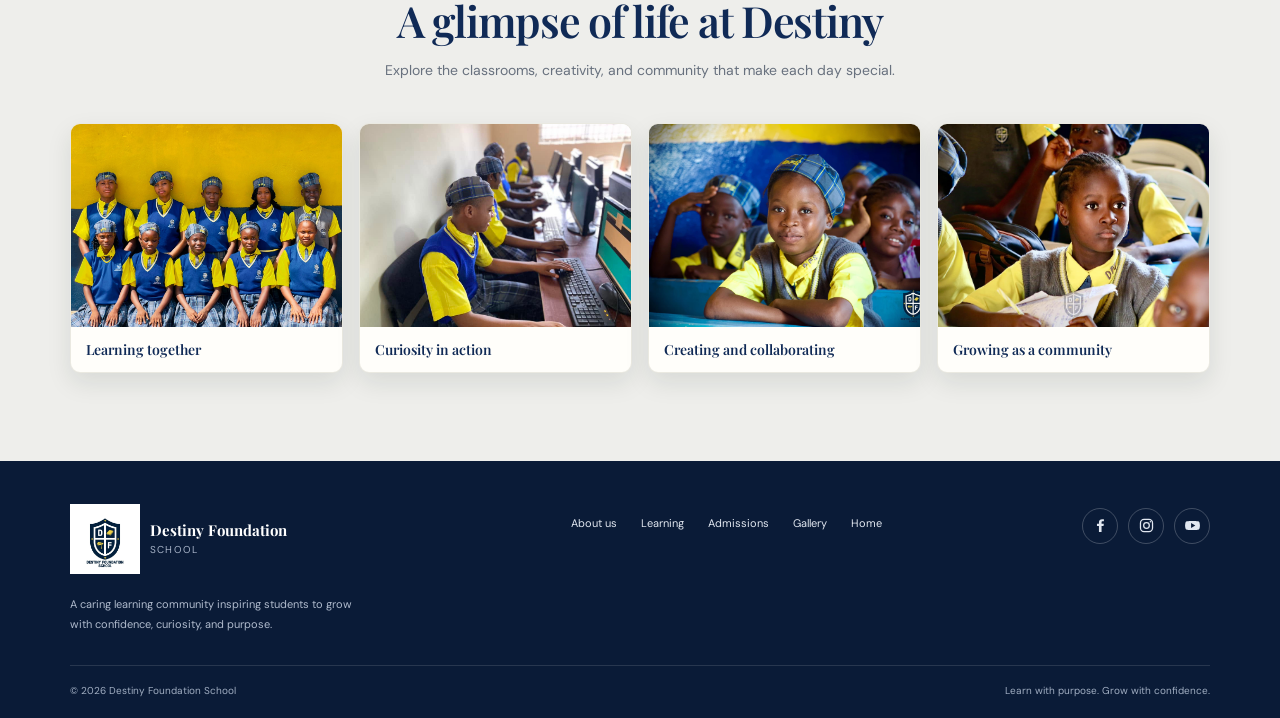
==== commit e9718a3d: "Updated website pages [Copy]" ====
--- a/index.html
+++ b/index.html
@@ -21,10 +21,8 @@
     <header class="site-header">
         <div class="wrap nav-inner">
             <a class="brand" href="index.html" aria-label="Destiny Foundation School home">
-                <span class="brand-mark" aria-hidden="true">
-                    <svg viewBox="0 0 24 24" fill="none"><path d="M4 19.5V5.8c0-.5.4-.8.9-.6l7.1 3 7.1-3c.5-.2.9.1.9.6v13.7c0 .5-.4.8-.9.6l-7.1-3-7.1 3c-.5.2-.9-.1-.9-.6Z" stroke="currentColor" stroke-width="1.6" stroke-linejoin="round"/><path d="M12 8.2v9.1" stroke="currentColor" stroke-width="1.6"/></svg>
-                </span>
-                <span><span class="brand-name">Destiny Foundation</span><span class="brand-subtitle">School</span></span>
+                <img class="brand-logo" src="pictures/logo1.png" alt="Destiny Foundation School">
+                <span class="brand-copy"><span class="brand-name">Destiny Foundation</span><span class="brand-subtitle">School</span></span>
             </a>
             <nav class="nav-links" id="main-navigation" aria-label="Main navigation">
                 <a href="index.html" aria-current="page">Home</a>
@@ -45,8 +43,8 @@
                 <img src="pictures/classroom.jpg" alt="Students learning together in a bright classroom" fetchpriority="high">
                 <div class="wrap hero-content">
                     <span class="eyebrow">Welcome to Destiny Foundation School</span>
-                    <h1>Where every learner finds their <em>bright future.</em></h1>
-                    <p class="hero-copy">A caring school community where curiosity is encouraged, character is nurtured, and every student is inspired to reach their full potential.</p>
+                    <h1>Building Honest Future Leaders, Per Excellence.</em></h1>
+                    <p class="hero-copy">A caring school community where curiosity is encouraged, character is nurtured, and every student is inspired to become future leaders.</p>
                     <div class="hero-actions">
                         <a class="button" href="#admissions">Discover our school <span aria-hidden="true">→</span></a>
                         <a class="button button-outline" href="#programs">Explore learning</a>
@@ -151,40 +149,85 @@
             </div>
         </section>
 
-        <section class="section about" id="about">
-            <div class="wrap about-grid">
-                <div class="about-visual">
-                    <div class="about-photo"><img src="pictures/school-community.jpg" alt="Students sharing a positive moment at school" loading="lazy"></div>
-                    <div class="about-badge"><span class="badge-star" aria-hidden="true">✦</span><span><strong>Room to become</strong><small>Inspired to learn. Ready to grow.</small></span></div>
-                </div>
-                <div class="about-copy">
-                    <span class="eyebrow">The Destiny difference</span>
-                    <h2>Education that sees the whole child</h2>
-                    <p>At Destiny Foundation School, education is about more than what happens in the classroom. We create a welcoming place where young people can build knowledge, character, and the confidence to shape their own future.</p>
-                    <div class="about-points">
-                        <div class="about-point"><span class="check" aria-hidden="true">✓</span><span>Kind, encouraging educators</span></div>
-                        <div class="about-point"><span class="check" aria-hidden="true">✓</span><span>Learning that sparks curiosity</span></div>
-                        <div class="about-point"><span class="check" aria-hidden="true">✓</span><span>Respect for every learner</span></div>
-                        <div class="about-point"><span class="check" aria-hidden="true">✓</span><span>A close-knit school community</span></div>
-                    </div>
-                    <a class="button button-gold" href="#admissions">Get to know our school <span aria-hidden="true">→</span></a>
-                </div>
-            </div>
-        </section>
-
-        <section class="admissions" id="admissions">
-            <div class="wrap admissions-inner">
-                <div class="admissions-copy">
-                    <span class="eyebrow">Take the next step</span>
-                    <h2>Your child's next chapter starts here.</h2>
-                    <p>We'd love to help your family discover whether Destiny Foundation School is the right fit. Get in touch with our school team to learn more about visiting and admissions.</p>
-                </div>
-                <div class="admissions-actions">
-                    <a class="button" href="#programs">Explore our programs <span aria-hidden="true">→</span></a>
-                    <a class="button button-outline" href="#about">About our school</a>
-                </div>
-            </div>
-        </section>
+        <div class="video-background-area">
+            <div class="video-background-layer">
+                <video class="school-video-background" muted loop playsinline preload="metadata" poster="pictures/school-community.jpg" aria-hidden="true">
+                    <source src="pictures/vid1.mp4" type="video/mp4">
+                </video>
+            </div>
+            <section class="section school-video" id="school-video">
+                <div class="wrap">
+                    <div class="section-heading">
+                        <span class="eyebrow">Life at Destiny</span>
+                        <h2>See our school in action</h2>
+                        <p>Get a closer look at the learning, people, and community that make Destiny Foundation School special.</p>
+                    </div>
+                </div>
+            </section>
+
+            <section class="section about" id="about">
+                <div class="wrap about-grid">
+                    <div class="about-visual">
+                        <div class="about-photo"><img src="pictures/school-community.jpg" alt="Students sharing a positive moment at school" loading="lazy"></div>
+                        <div class="about-badge"><span class="badge-star" aria-hidden="true">✦</span><span><strong>Room to become</strong><small>Inspired to learn. Ready to grow.</small></span></div>
+                    </div>
+                    <div class="about-copy">
+                        <span class="eyebrow">The Destiny difference</span>
+                        <h2>Education that sees the whole child</h2>
+                        <p>At Destiny Foundation School, education is about more than what happens in the classroom. We create a welcoming place where young people can build knowledge, character, and the confidence to shape their own future.</p>
+                        <div class="about-points">
+                            <div class="about-point"><span class="check" aria-hidden="true">✓</span><span>Kind, encouraging educators</span></div>
+                            <div class="about-point"><span class="check" aria-hidden="true">✓</span><span>Learning that sparks curiosity</span></div>
+                            <div class="about-point"><span class="check" aria-hidden="true">✓</span><span>Respect for every learner</span></div>
+                            <div class="about-point"><span class="check" aria-hidden="true">✓</span><span>A close-knit school community</span></div>
+                        </div>
+                        <a class="button button-gold" href="#admissions">Get to know our school <span aria-hidden="true">→</span></a>
+                    </div>
+                </div>
+            </section>
+
+            <section class="admissions" id="admissions">
+                <div class="wrap admissions-inner">
+                    <div class="admissions-copy">
+                        <span class="eyebrow">Take the next step</span>
+                        <h2>Your child's next chapter starts here.</h2>
+                        <p>We'd love to help your family discover whether Destiny Foundation School is the right fit. Get in touch with our school team to learn more about visiting and admissions.</p>
+                    </div>
+                    <div class="admissions-actions">
+                        <a class="button" href="#programs">Explore our programs <span aria-hidden="true">→</span></a>
+                        <a class="button button-outline" href="#about">About our school</a>
+                    </div>
+                </div>
+            </section>
+
+            <section class="section gallery" id="gallery">
+                <div class="wrap">
+                    <div class="section-heading">
+                        <span class="eyebrow">School moments</span>
+                        <h2>A glimpse of life at Destiny</h2>
+                        <p>Explore the classrooms, creativity, and community that make each day special.</p>
+                    </div>
+                    <div class="gallery-grid">
+                        <figure class="gallery-item">
+                            <img src="pictures/classroom.jpg" alt="Students learning together in a bright classroom" loading="lazy">
+                            <figcaption>Learning together</figcaption>
+                        </figure>
+                        <figure class="gallery-item">
+                            <img src="pictures/early-learning.jpg" alt="A young child exploring an early learning activity" loading="lazy">
+                            <figcaption>Curiosity in action</figcaption>
+                        </figure>
+                        <figure class="gallery-item">
+                            <img src="pictures/student-project.jpg" alt="Students collaborating on a classroom project" loading="lazy">
+                            <figcaption>Creating and collaborating</figcaption>
+                        </figure>
+                        <figure class="gallery-item">
+                            <img src="pictures/school-community.jpg" alt="Students sharing a positive moment at school" loading="lazy">
+                            <figcaption>Growing as a community</figcaption>
+                        </figure>
+                    </div>
+                </div>
+            </section>
+        </div>
     </main>
 
     <footer class="footer">
@@ -192,8 +235,8 @@
             <div class="footer-main">
                 <div>
                     <a class="brand" href="index.html" aria-label="Destiny Foundation School home">
-                        <span class="brand-mark" aria-hidden="true"><svg viewBox="0 0 24 24" fill="none"><path d="M4 19.5V5.8c0-.5.4-.8.9-.6l7.1 3 7.1-3c.5-.2.9.1.9.6v13.7c0 .5-.4.8-.9.6l-7.1-3-7.1 3c-.5.2-.9-.1-.9-.6Z" stroke="currentColor" stroke-width="1.6" stroke-linejoin="round"/><path d="M12 8.2v9.1" stroke="currentColor" stroke-width="1.6"/></svg></span>
-                        <span><span class="brand-name">Destiny Foundation</span><span class="brand-subtitle">School</span></span>
+                        <img class="brand-logo" src="pictures/logo.jpg" alt="Destiny Foundation School">
+                        <span class="brand-copy"><span class="brand-name">Destiny Foundation</span><span class="brand-subtitle">School</span></span>
                     </a>
                     <p class="footer-about">A caring learning community inspiring students to grow with confidence, curiosity, and purpose.</p>
                 </div>
@@ -201,7 +244,19 @@
                     <a href="about.html">About us</a>
                     <a href="learning.html">Learning</a>
                     <a href="admissions.html">Admissions</a>
+                    <a href="#gallery">Gallery</a>
                     <a href="index.html">Home</a>
+                </nav>
+                <nav class="footer-social" aria-label="Social media">
+                    <a href="https://www.facebook.com/profile.php?id=100083578381976" target="_blank" rel="noopener noreferrer" aria-label="Facebook">
+                        <svg viewBox="0 0 24 24" aria-hidden="true"><path d="M13.5 21v-8.2h2.8l.4-3.2h-3.2V7.5c0-.9.3-1.6 1.6-1.6h1.7V3.1c-.3 0-1.4-.1-2.6-.1-2.6 0-4.4 1.6-4.4 4.5v2.1H7v3.2h2.8V21h3.7Z" fill="currentColor"/></svg>
+                    </a>
+                    <a href="https://www.instagram.com/" target="_blank" rel="noopener noreferrer" aria-label="Instagram">
+                        <svg viewBox="0 0 24 24" fill="none" aria-hidden="true"><rect x="3.5" y="3.5" width="17" height="17" rx="5" stroke="currentColor" stroke-width="1.8"/><circle cx="12" cy="12" r="4" stroke="currentColor" stroke-width="1.8"/><circle cx="17.5" cy="6.8" r="1.1" fill="currentColor"/></svg>
+                    </a>
+                    <a href="https://www.youtube.com/" target="_blank" rel="noopener noreferrer" aria-label="YouTube">
+                        <svg viewBox="0 0 24 24" aria-hidden="true"><path d="M22 8.1a2.8 2.8 0 0 0-2-2c-1.8-.5-8-.5-8-.5s-6.2 0-8 .5a2.8 2.8 0 0 0-2 2A29 29 0 0 0 1.5 12a29 29 0 0 0 .5 3.9 2.8 2.8 0 0 0 2 2c1.8.5 8 .5 8 .5s6.2 0 8-.5a2.8 2.8 0 0 0 2-2 29 29 0 0 0 .5-3.9 29 29 0 0 0-.5-3.9ZM10 15.5v-7l6 3.5-6 3.5Z" fill="currentColor"/></svg>
+                    </a>
                 </nav>
             </div>
             <div class="footer-bottom"><span>© <span id="year">2026</span> Destiny Foundation School</span><span>Learn with purpose. Grow with confidence.</span></div>
@@ -213,10 +268,31 @@
         const heroSlides = Array.from(document.querySelectorAll(".hero-slide"));
         const heroDots = Array.from(document.querySelectorAll(".hero-dot"));
         const heroPauseButton = document.querySelector(".hero-pause");
+        const schoolVideo = document.querySelector(".school-video-background");
+        const videoBackgroundArea = document.querySelector(".video-background-area");
         const reducedMotion = window.matchMedia("(prefers-reduced-motion: reduce)");
         let activeHeroSlide = 0;
         let heroTimer;
         let isHeroPaused = reducedMotion.matches;
+        let isVideoBackgroundVisible = false;
+
+        function updateSchoolVideoPlayback() {
+            if (isVideoBackgroundVisible && !document.hidden && !reducedMotion.matches) {
+                schoolVideo.play().catch((error) => {
+                    console.warn("School video autoplay failed; use the video controls to play it.", error);
+                });
+            } else {
+                schoolVideo.pause();
+            }
+        }
+
+        const schoolVideoObserver = new IntersectionObserver(([entry]) => {
+            isVideoBackgroundVisible = entry.isIntersecting;
+            updateSchoolVideoPlayback();
+        }, { threshold: 0.15 });
+        schoolVideoObserver.observe(videoBackgroundArea);
+        document.addEventListener("visibilitychange", updateSchoolVideoPlayback);
+        reducedMotion.addEventListener("change", updateSchoolVideoPlayback);
 
         if (isHeroPaused) {
             heroPauseButton.setAttribute("aria-pressed", "true");
--- a/styles.css
+++ b/styles.css
@@ -26,11 +26,11 @@
 
         .site-header { position: sticky; top: 0; z-index: 10; background: rgba(255, 254, 250, .96); border-bottom: 1px solid rgba(232, 231, 223, .85); backdrop-filter: blur(12px); }
         .nav-inner { min-height: 78px; display: flex; align-items: center; justify-content: space-between; gap: 30px; }
-        .brand { display: inline-flex; align-items: center; gap: 11px; flex-shrink: 0; }
-        .brand-mark { width: 43px; height: 43px; display: grid; place-items: center; background: var(--navy); border-radius: 13px; color: var(--yellow); }
-        .brand-mark svg { width: 25px; height: 25px; }
-        .brand-name { display: block; font-family: var(--serif); font-size: 16px; line-height: 1.1; font-weight: 700; }
-        .brand-subtitle { display: block; margin-top: 5px; color: var(--muted); font-size: 9px; letter-spacing: .17em; text-transform: uppercase; }
+        .brand { display: inline-flex; align-items: center; gap: 10px; flex-shrink: 0; }
+        .brand-logo { display: block; width: 70px; height: 70px; object-fit: contain; }
+        .brand-copy { display: block; }
+        .brand-name { display: block; color: var(--navy); font-family: var(--serif); font-size: 15px; line-height: 1.15; font-weight: 700; }
+        .brand-subtitle { display: block; margin-top: 4px; color: var(--muted); font-size: 10px; letter-spacing: .12em; text-transform: uppercase; }
         .nav-links { display: flex; align-items: center; gap: 30px; }
         .nav-links a { color: #465166; font-size: 13px; font-weight: 600; transition: color .2s ease; }
         .nav-links a:hover { color: #8c6800; }
@@ -103,7 +103,18 @@
         .text-link svg { width: 14px; height: 14px; transition: transform .2s ease; }
         .text-link:hover svg { transform: translateX(3px); }
 
-        .about { overflow: hidden; background: var(--navy); color: #fff; }
+        .video-background-area { position: relative; isolation: isolate; background: #101d33; }
+        .video-background-layer { position: sticky; z-index: 0; top: 0; height: 100vh; margin-bottom: -100vh; overflow: hidden; pointer-events: none; }
+        .school-video-background { display: block; width: 100%; height: 100%; object-fit: cover; }
+        .school-video { position: relative; z-index: 1; display: flex; align-items: center; min-height: min(76vh, 760px); overflow: hidden; background: transparent; color: #fff; }
+        .school-video::before { position: absolute; z-index: 1; inset: 0; background: linear-gradient(90deg, rgba(7, 20, 41, .82), rgba(7, 20, 41, .42) 68%, rgba(7, 20, 41, .18)), linear-gradient(0deg, rgba(7, 20, 41, .38), transparent 58%); content: ""; pointer-events: none; }
+        .school-video .wrap { position: relative; z-index: 2; }
+        .school-video .section-heading { max-width: 620px; margin: 0; text-align: left; }
+        .school-video .section-heading .eyebrow { justify-content: flex-start; color: var(--yellow); }
+        .school-video .section-heading h2 { color: #fff; }
+        .school-video .section-heading p { color: rgba(255, 255, 255, .88); }
+
+        .about { position: relative; z-index: 1; overflow: hidden; background: rgba(16, 42, 86, .88); color: #fff; }
         .about-grid { display: grid; grid-template-columns: .92fr 1fr; align-items: center; gap: 75px; }
         .about-visual { position: relative; min-height: 380px; }
         .about-photo { position: absolute; inset: 0 0 0 25px; overflow: hidden; border-radius: 10px; background: #52617a; }
@@ -123,14 +134,21 @@
         .button-gold { background: var(--yellow); color: var(--navy); }
         .button-gold:hover { background: #ffda68; color: var(--navy); }
 
-        .admissions { padding: 72px 0; background: #f3f2eb; }
+        .admissions { position: relative; z-index: 1; padding: 72px 0; background: rgba(243, 242, 235, .9); }
         .admissions-inner { display: flex; align-items: center; justify-content: space-between; gap: 35px; }
         .admissions-copy { max-width: 610px; }
         .admissions-copy h2 { margin: 12px 0 8px; font-size: clamp(29px, 3vw, 37px); }
         .admissions-copy p { margin: 0; color: var(--muted); font-size: 13px; line-height: 1.8; }
         .admissions-actions { display: flex; flex-shrink: 0; align-items: center; gap: 10px; }
 
-        .footer { padding: 43px 0 21px; background: #0a1b37; color: #e1e7f0; }
+        .gallery { position: relative; z-index: 1; background: rgba(255, 254, 250, .93); }
+        .gallery-grid { display: grid; grid-template-columns: repeat(4, minmax(0, 1fr)); gap: 16px; }
+        .gallery-item { overflow: hidden; margin: 0; border: 1px solid rgba(232, 231, 223, .9); border-radius: 10px; background: var(--paper); box-shadow: 0 10px 24px rgba(16, 37, 30, .1); }
+        .gallery-item img { display: block; width: 100%; aspect-ratio: 4 / 3; object-fit: cover; transition: transform .3s ease; }
+        .gallery-item:hover img { transform: scale(1.04); }
+        .gallery-item figcaption { padding: 13px 15px; color: var(--navy); font-family: var(--serif); font-size: 14px; font-weight: 600; }
+
+        .footer { position: relative; z-index: 1; padding: 43px 0 21px; background: #0a1b37; color: #e1e7f0; }
         .footer-main { display: flex; align-items: flex-start; justify-content: space-between; gap: 35px; padding-bottom: 31px; }
         .footer .brand-name { color: #fff; }
         .footer .brand-subtitle { color: #a7b3c7; }
@@ -138,6 +156,11 @@
         .footer-nav { display: flex; flex-wrap: wrap; gap: 24px; padding-top: 12px; }
         .footer-nav a { color: #e1e7f0; font-size: 11px; }
         .footer-nav a:hover { color: var(--yellow); }
+        .footer-social { display: flex; gap: 10px; padding-top: 4px; }
+        .footer-social a { display: grid; width: 36px; height: 36px; place-items: center; border: 1px solid rgba(255, 255, 255, .22); border-radius: 50%; color: #e1e7f0; transition: color .2s ease, background .2s ease, border-color .2s ease; }
+        .footer-social a:hover { border-color: var(--yellow); background: var(--yellow); color: var(--navy); }
+        .footer-social a:focus-visible { outline: 3px solid var(--yellow); outline-offset: 3px; }
+        .footer-social svg { width: 17px; height: 17px; }
         .footer-bottom { display: flex; justify-content: space-between; gap: 20px; padding-top: 18px; border-top: 1px solid rgba(255, 255, 255, .12); color: #a1aec2; font-size: 10px; }
 
         .page-intro { padding: 78px 0 72px; background: #f3f2eb; text-align: center; }
@@ -189,6 +212,7 @@
             .program-grid { grid-template-columns: 1fr; gap: 14px; }
             .program-photo { height: 220px; }
             .program-body p { min-height: 0; }
+            .gallery-grid { grid-template-columns: repeat(2, minmax(0, 1fr)); gap: 12px; }
             .about-grid { grid-template-columns: 1fr; gap: 40px; }
             .about-visual { min-height: min(80vw, 365px); }
             .about-photo { left: 18px; }
@@ -204,8 +228,8 @@
         @media (max-width: 420px) {
             .wrap { width: calc(100% - 30px); }
             .topbar-note { gap: 6px; }
-            .brand-mark { width: 39px; height: 39px; }
-            .brand-name { font-size: 15px; }
+            .brand-logo { width: 58px; height: 58px; }
+            .gallery-grid { grid-template-columns: 1fr; }
             .hero-actions { align-items: stretch; flex-direction: column; }
             .hero-actions .button { width: 100%; }
             .about-points { grid-template-columns: 1fr; }
